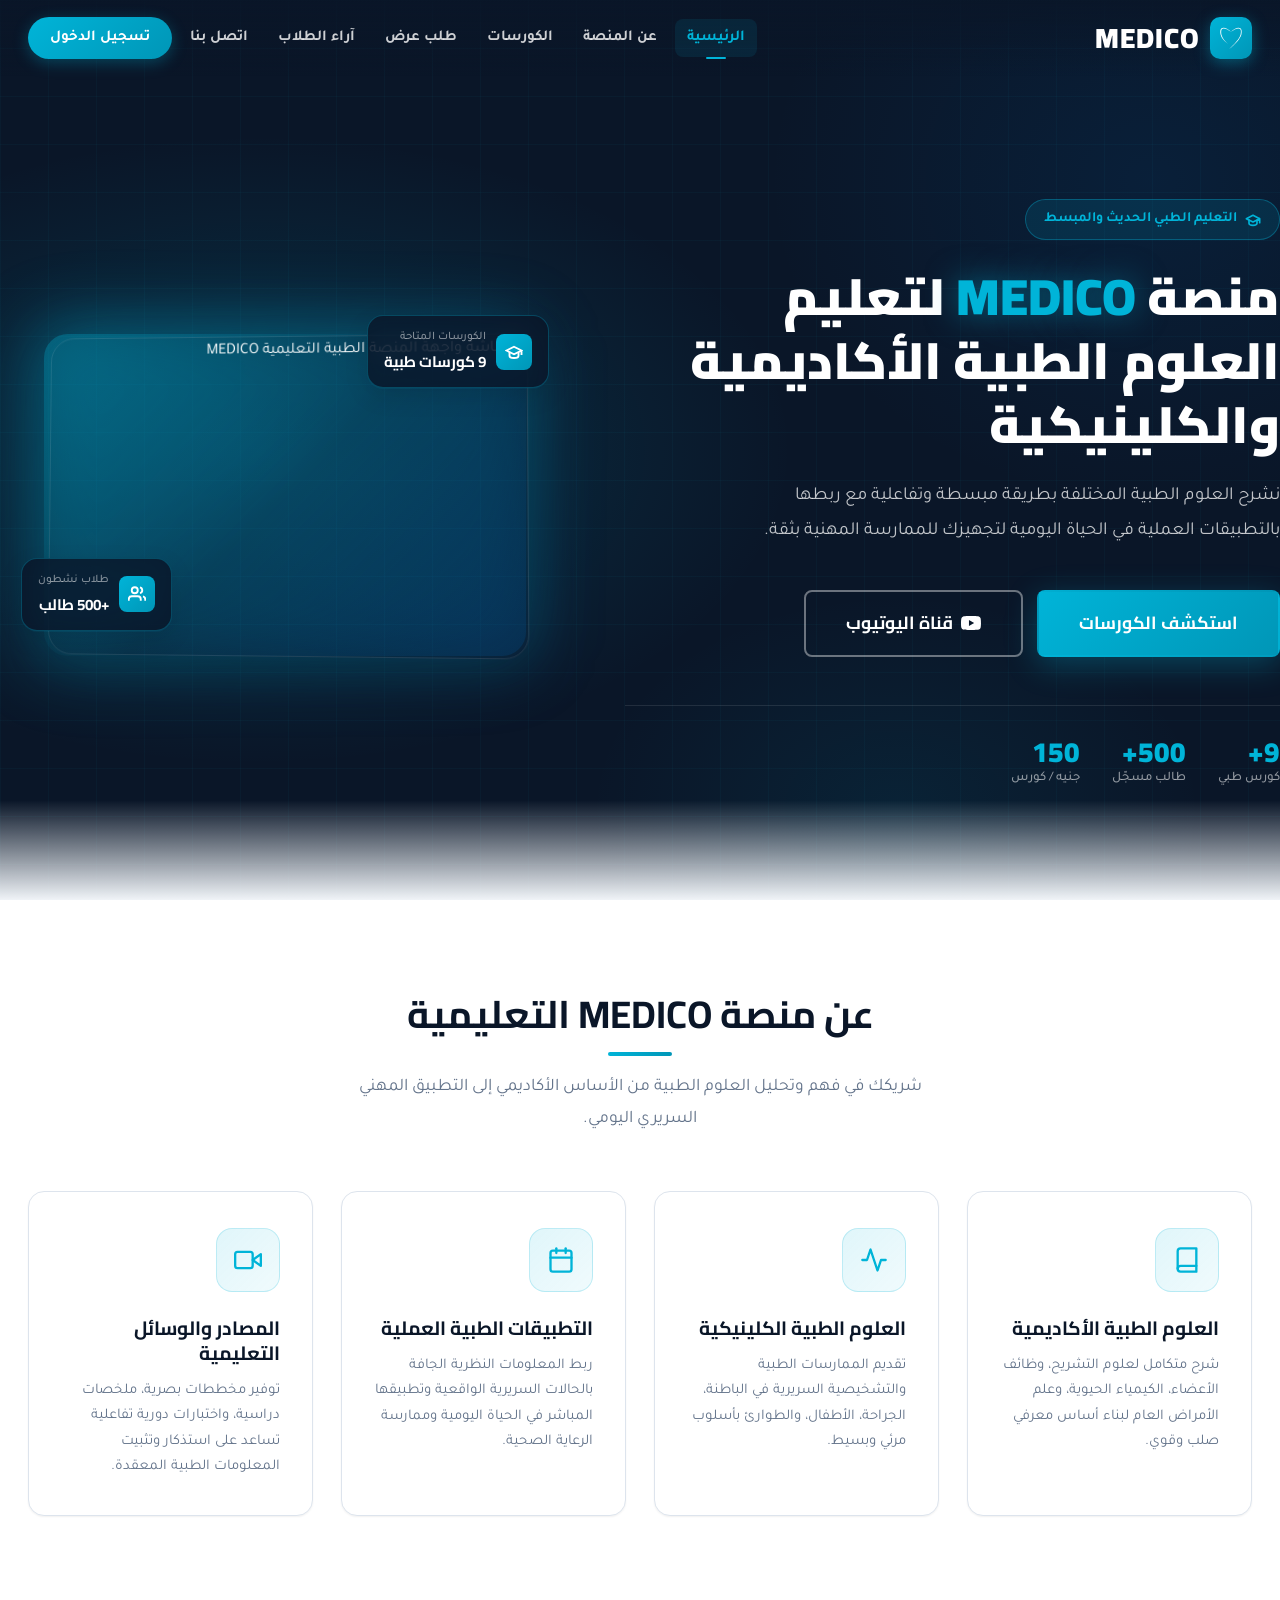
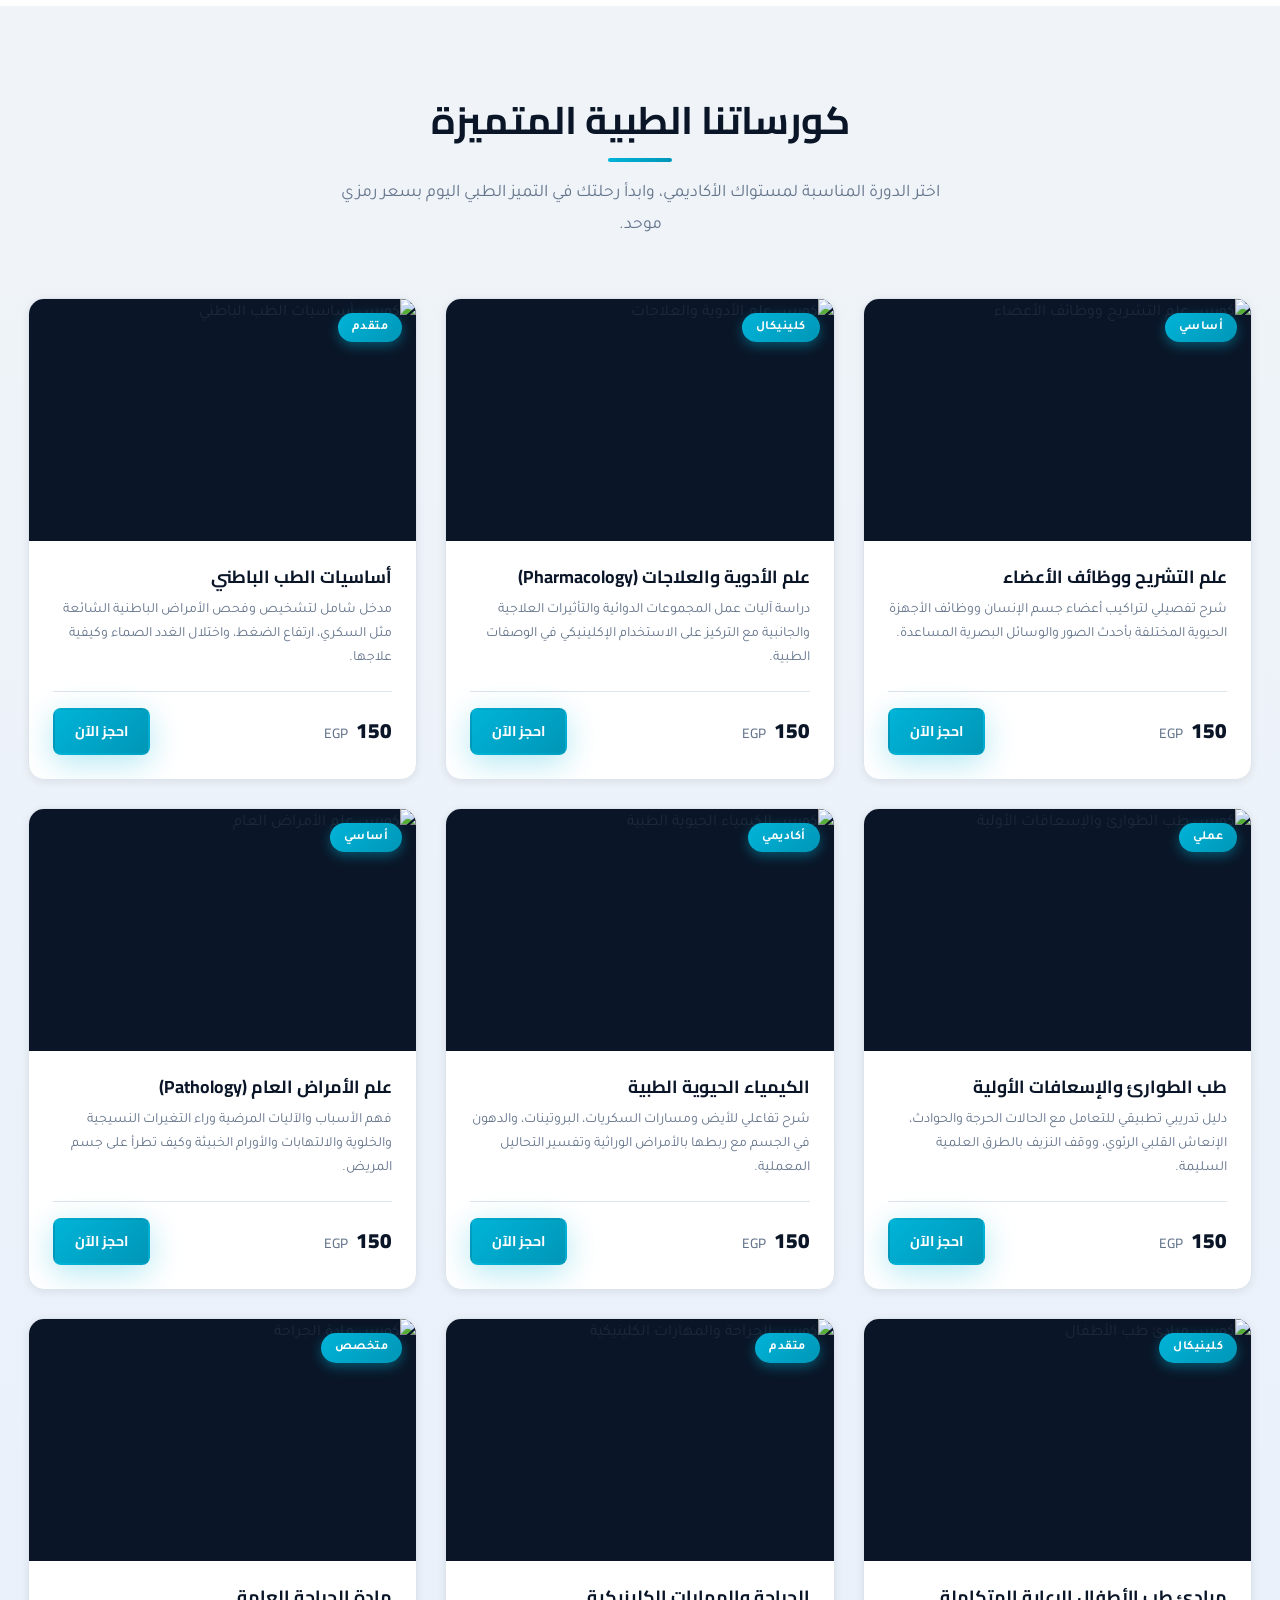
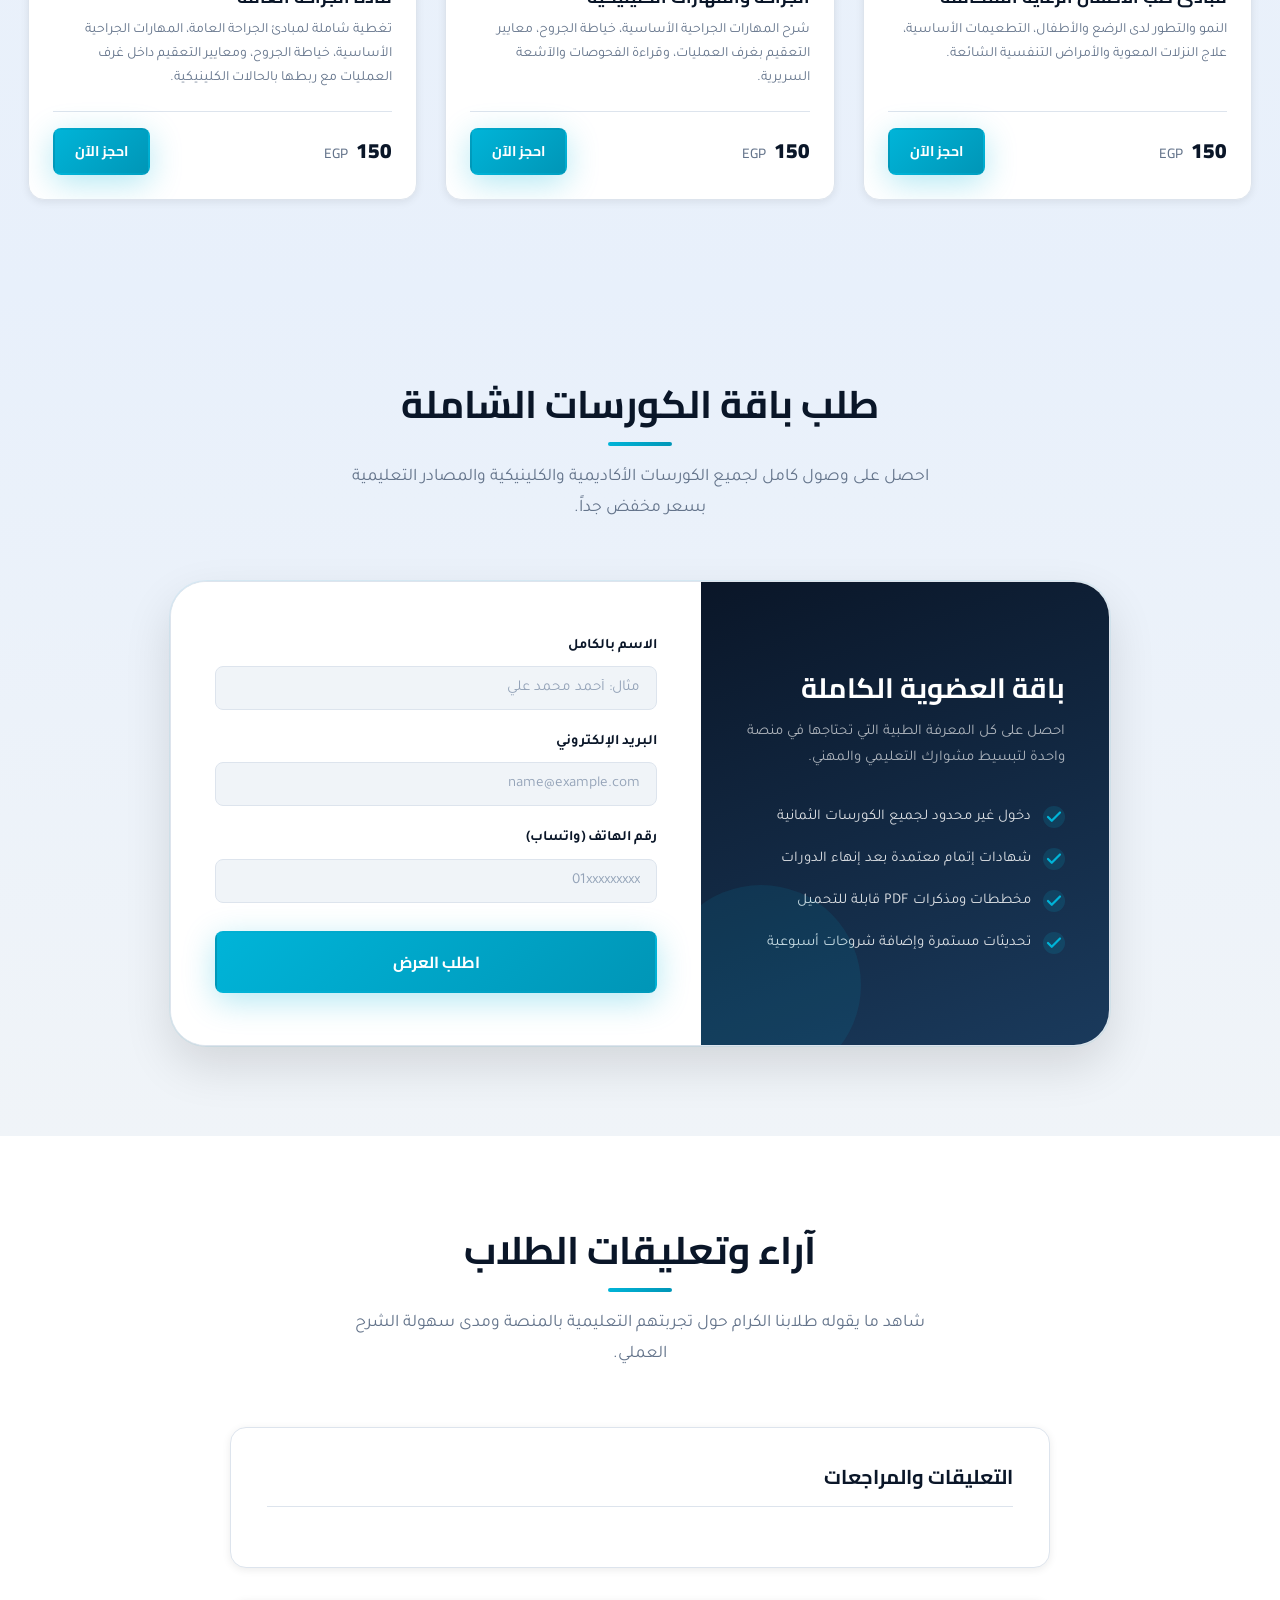
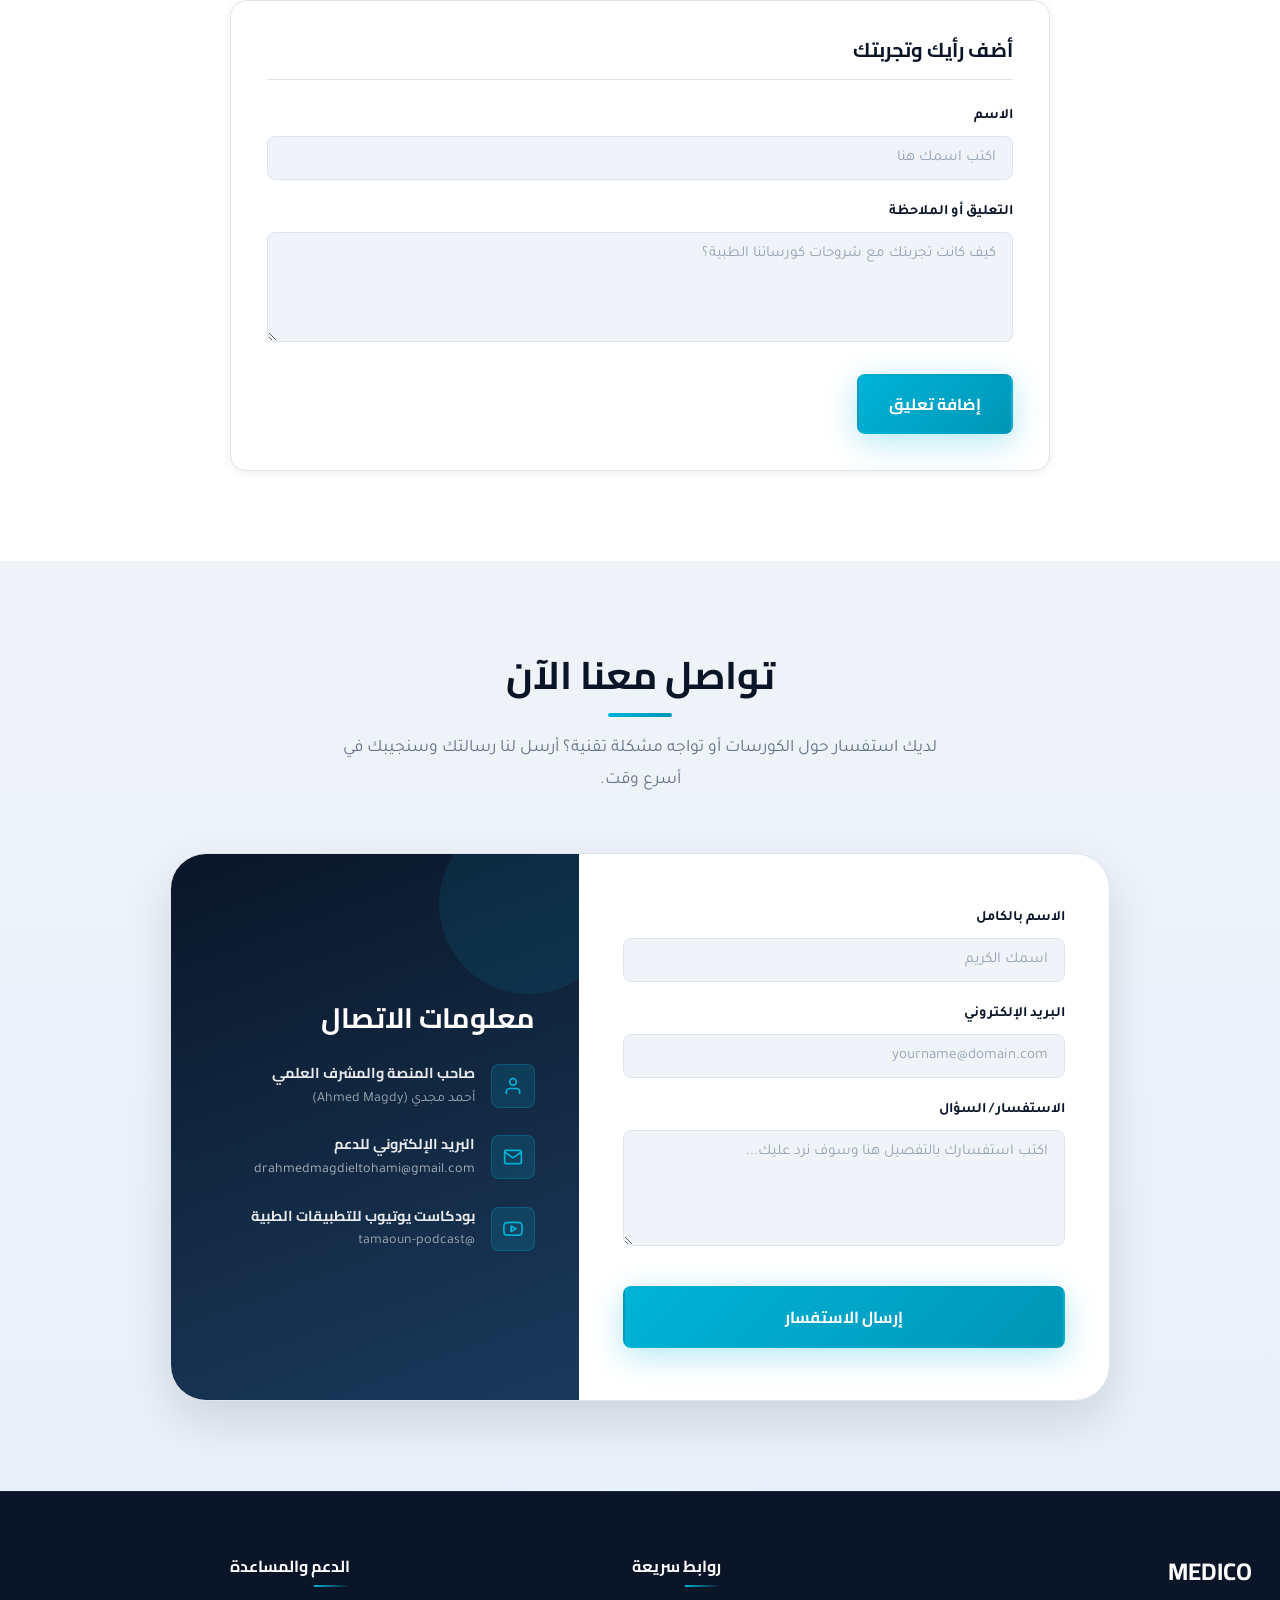
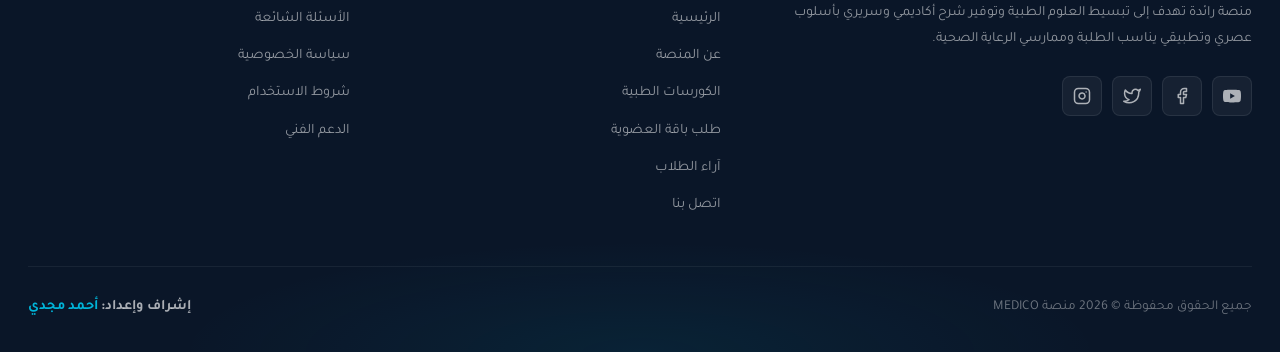
==== index.html @ 0561f6b4 "Add files via upload" ====
<!DOCTYPE html>
<html lang="ar" dir="rtl">

<head>
    <meta charset="UTF-8">
    <meta name="viewport" content="width=device-width, initial-scale=1.0">
    <meta name="description"
        content="منصة MEDICO التعليمية لشرح العلوم الطبية الأكاديمية والكلينيكية بطريقة مبسطة وتطبيقات عملية بإشراف أحمد مجدي">
    <title>MEDICO - منصة تعليمية متخصصة في شرح علوم الطب</title>

    <!-- EmailJS SDK - لإرسال الإيميلات من الـ frontend مباشرةً -->
    <script type="text/javascript" src="https://cdn.jsdelivr.net/npm/@emailjs/browser@4/dist/email.min.js"></script>

    <!-- Firebase SDK v9 compat (browser globals) -->
    <script src="https://www.gstatic.com/firebasejs/10.12.2/firebase-app-compat.js"></script>
    <script src="https://www.gstatic.com/firebasejs/10.12.2/firebase-auth-compat.js"></script>
    <script src="https://www.gstatic.com/firebasejs/10.12.2/firebase-firestore-compat.js"></script>
    <script src="https://www.gstatic.com/firebasejs/10.12.2/firebase-storage-compat.js"></script>
    <script src="firebase-db.js"></script>

    <!-- CSS Stylesheet -->
    <link rel="stylesheet" href="style.css">
</head>

<body>

    <!-- ==========================================
         HEADER & NAVIGATION
         ========================================== -->
    <header class="header" id="header">
        <div class="container nav-container">
            <!-- Professional Logo -->
            <a href="#home" class="logo" aria-label="MEDICO الصفحة الرئيسية">
                <span class="logo-icon">
                    <svg width="28" height="28" viewBox="0 0 100 100" fill="currentColor">
                        <path
                            d="M 50,28 C 42,20 32,13 23,13 C 12,13 10,24 13,38 C 16,50 25,61 40,71 C 29,62 19,50 16,38 C 14,26 15,16 23,16 C 32,16 42,22 50,28 Z" />
                        <path
                            d="M 50,28 C 58,20 68,13 77,13 C 88,13 90,24 87,38 C 82,53 66,72 42,90 C 62,72 79,54 84,38 C 87,26 86,16 77,16 C 68,16 58,22 50,28 Z" />
                    </svg>
                </span>
                <span>MEDICO</span>
            </a>

            <!-- Navigation Menu -->
            <nav class="nav-menu" id="navMenu">
                <a href="#home" class="nav-link active">الرئيسية</a>
                <a href="#about" class="nav-link">عن المنصة</a>
                <a href="#courses" class="nav-link">الكورسات</a>

                <a href="#pricing" class="nav-link">طلب عرض</a>
                <a href="#comments" class="nav-link">آراء الطلاب</a>
                <a href="#contact" class="nav-link">اتصل بنا</a>
                <a href="login.html" class="nav-link btn-login-nav" id="navLoginBtn">تسجيل الدخول</a>
                <span id="navUserGroup" style="display:none; align-items:center; gap:10px;">
                    <a href="admin.html" id="navAdminLink" class="nav-link"
                        style="display:none; color: var(--accent); font-weight:700; margin-left:10px;">لوحة التحكم</a>
                    <span id="navUserName"
                        style="color:rgba(255,255,255,0.85); font-weight:600; font-size:0.95rem;"></span>
                    <button id="navLogoutBtn" class="nav-link btn-login-nav"
                        style="background:rgba(239,68,68,0.8); cursor:pointer; border:none;">خروج</button>
                </span>
            </nav>

            <!-- Mobile Menu Toggle Hamburger -->
            <button class="mobile-toggle" id="mobileToggle" aria-label="تبديل القائمة">
                <span></span>
                <span></span>
                <span></span>
            </button>
        </div>
    </header>

    <!-- ==========================================
         HERO SECTION (HOME)
         ========================================== -->
    <section class="hero" id="home">
        <div class="container hero-grid">
            <!-- Hero Text Contents -->
            <div class="hero-content reveal">
                <div class="hero-badge">
                    <svg width="16" height="16" viewBox="0 0 24 24" fill="none" stroke="currentColor" stroke-width="2.5"
                        stroke-linecap="round" stroke-linejoin="round">
                        <path d="M22 10v6M2 10l10-5 10 5-10 5z"></path>
                        <path d="M6 12v5c0 2 2 3 6 3s6-1 6-3v-5"></path>
                    </svg>
                    <span>التعليم الطبي الحديث والمبسط</span>
                </div>
                <h1 class="hero-title">منصة <span>MEDICO</span> لتعليم العلوم الطبية الأكاديمية والكلينيكية</h1>
                <p class="hero-description">
                    نشرح العلوم الطبية المختلفة بطريقة مبسطة وتفاعلية مع ربطها بالتطبيقات العملية في الحياة اليومية
                    لتجهيزك للممارسة المهنية بثقة.
                </p>
                <div class="hero-actions">
                    <a href="#courses" class="btn btn-primary btn-large">استكشف الكورسات</a>
                    <a href="https://www.youtube.com/@tamaoun-podcast" target="_blank" rel="noopener noreferrer"
                        class="btn btn-outline-white btn-large">
                        <svg width="20" height="20" viewBox="0 0 24 24" fill="currentColor">
                            <path
                                d="M23.498 6.163a3.003 3.003 0 0 0-2.11-2.108C19.53 3.5 12 3.5 12 3.5s-7.53 0-9.388.555A3.003 3.003 0 0 0 .502 6.163C0 8.07 0 12 0 12s0 3.93.502 5.837a3.003 3.003 0 0 0 2.11 2.108C4.47 20.5 12 20.5 12 20.5s7.53 0 9.388-.555a3.003 3.003 0 0 0 2.11-2.108C24 15.93 24 12 24 12s0-3.93-.502-5.837zM9.545 15.568V8.432L15.818 12l-6.273 3.568z" />
                        </svg>
                        <span>قناة اليوتيوب</span>
                    </a>
                </div>

                <!-- Hero Stats -->
                <div class="hero-stats">
                    <div class="hero-stat">
                        <span class="hero-stat-num">9+</span>
                        <span class="hero-stat-label">كورس طبي</span>
                    </div>
                    <div class="hero-stat">
                        <span class="hero-stat-num">500+</span>
                        <span class="hero-stat-label">طالب مسجّل</span>
                    </div>
                    <div class="hero-stat">
                        <span class="hero-stat-num">150</span>
                        <span class="hero-stat-label">جنيه / كورس</span>
                    </div>
                </div>
            </div>

            <!-- Hero Image Wrapper -->
            <div class="hero-image-wrapper reveal">
                <div class="hero-img-frame">
                    <!-- Floating Badge Top -->
                    <div class="hero-float-badge hfb-top">
                        <div class="hfb-icon">
                            <svg width="18" height="18" viewBox="0 0 24 24" fill="none" stroke="currentColor"
                                stroke-width="2.5">
                                <path d="M22 10v6M2 10l10-5 10 5-10 5z" />
                                <path d="M6 12v5c0 2 2 3 6 3s6-1 6-3v-5" />
                            </svg>
                        </div>
                        <div class="hfb-text">
                            <span class="hfb-label">الكورسات المتاحة</span>
                            <span class="hfb-value">9 كورسات طبية</span>
                        </div>
                    </div>

                    <img src="assets/images/hero.png" alt="شاشة واجهة المنصة الطبية التعليمية MEDICO" class="hero-image"
                        width="600" height="400">

                    <!-- Floating Badge Bottom -->
                    <div class="hero-float-badge hfb-bottom">
                        <div class="hfb-icon">
                            <svg width="18" height="18" viewBox="0 0 24 24" fill="none" stroke="currentColor"
                                stroke-width="2.5">
                                <path d="M17 21v-2a4 4 0 0 0-4-4H5a4 4 0 0 0-4 4v2" />
                                <circle cx="9" cy="7" r="4" />
                                <path d="M23 21v-2a4 4 0 0 0-3-3.87" />
                                <path d="M16 3.13a4 4 0 0 1 0 7.75" />
                            </svg>
                        </div>
                        <div class="hfb-text">
                            <span class="hfb-label">طلاب نشطون</span>
                            <span class="hfb-value">+500 طالب</span>
                        </div>
                    </div>
                </div>
            </div>
        </div>
    </section>

    <!-- ==========================================
         ABOUT US SECTION
         ========================================== -->
    <section class="section" id="about">
        <div class="container">
            <div class="section-title-wrapper reveal">
                <h2 class="section-title">عن منصة MEDICO التعليمية</h2>
                <p class="section-subtitle">شريكك في فهم وتحليل العلوم الطبية من الأساس الأكاديمي إلى التطبيق المهني
                    السريري اليومي.</p>
            </div>

            <div class="about-grid">
                <!-- Card 1: Academic Sciences -->
                <div class="about-card reveal">
                    <div class="about-icon">
                        <svg width="28" height="28" viewBox="0 0 24 24" fill="none" stroke="currentColor"
                            stroke-width="2" stroke-linecap="round" stroke-linejoin="round">
                            <path d="M4 19.5A2.5 2.5 0 0 1 6.5 17H20"></path>
                            <path d="M6.5 2H20v20H6.5A2.5 2.5 0 0 1 4 19.5v-15A2.5 2.5 0 0 1 6.5 2z"></path>
                        </svg>
                    </div>
                    <h3 class="about-card-title">العلوم الطبية الأكاديمية</h3>
                    <p class="about-card-desc">شرح متكامل لعلوم التشريح، وظائف الأعضاء، الكيمياء الحيوية، وعلم الأمراض
                        العام لبناء أساس معرفي صلب وقوي.</p>
                </div>

                <!-- Card 2: Clinical Sciences -->
                <div class="about-card reveal">
                    <div class="about-icon">
                        <svg width="28" height="28" viewBox="0 0 24 24" fill="none" stroke="currentColor"
                            stroke-width="2" stroke-linecap="round" stroke-linejoin="round">
                            <path d="M22 12h-4l-3 9L9 3l-3 9H2"></path>
                        </svg>
                    </div>
                    <h3 class="about-card-title">العلوم الطبية الكلينيكية</h3>
                    <p class="about-card-desc">تقديم الممارسات الطبية والتشخيصية السريرية في الباطنة، الجراحة، الأطفال،
                        والطوارئ بأسلوب مرئي وبسيط.</p>
                </div>

                <!-- Card 3: Practical Applications -->
                <div class="about-card reveal">
                    <div class="about-icon">
                        <svg width="28" height="28" viewBox="0 0 24 24" fill="none" stroke="currentColor"
                            stroke-width="2" stroke-linecap="round" stroke-linejoin="round">
                            <rect x="3" y="4" width="18" height="18" rx="2" ry="2"></rect>
                            <line x1="16" y1="2" x2="16" y2="6"></line>
                            <line x1="8" y1="2" x2="8" y2="6"></line>
                            <line x1="3" y1="10" x2="21" y2="10"></line>
                        </svg>
                    </div>
                    <h3 class="about-card-title">التطبيقات الطبية العملية</h3>
                    <p class="about-card-desc">ربط المعلومات النظرية الجافة بالحالات السريرية الواقعية وتطبيقها المباشر
                        في الحياة اليومية وممارسة الرعاية الصحية.</p>
                </div>

                <!-- Card 4: Learning Resources -->
                <div class="about-card reveal">
                    <div class="about-icon">
                        <svg width="28" height="28" viewBox="0 0 24 24" fill="none" stroke="currentColor"
                            stroke-width="2" stroke-linecap="round" stroke-linejoin="round">
                            <polygon points="23 7 16 12 23 17 23 7"></polygon>
                            <rect x="1" y="5" width="15" height="14" rx="2" ry="2"></rect>
                        </svg>
                    </div>
                    <h3 class="about-card-title">المصادر والوسائل التعليمية</h3>
                    <p class="about-card-desc">توفير مخططات بصرية، ملخصات دراسية، واختبارات دورية تفاعلية تساعد على
                        استذكار وتثبيت المعلومات الطبية المعقدة.</p>
                </div>
            </div>
        </div>
    </section>

    <!-- ==========================================
         COURSES SECTION
         ========================================== -->
    <section class="section courses-section" id="courses">
        <div class="container">
            <div class="section-title-wrapper reveal">
                <h2 class="section-title">كورساتنا الطبية المتميزة</h2>
                <p class="section-subtitle">اختر الدورة المناسبة لمستواك الأكاديمي، وابدأ رحلتك في التميز الطبي اليوم
                    بسعر رمزي موحد.</p>
            </div>

            <div class="courses-grid">
                <!-- Course 1 -->
                <div class="course-card reveal" data-course-id="anatomy">
                    <a href="course.html?id=anatomy" class="course-img-wrapper" aria-label="عرض كورس علم التشريح ووظائف الأعضاء">
                        <img src="assets/images/course_anatomy.png" alt="كورس علم التشريح ووظائف الأعضاء"
                            class="course-img" width="350" height="260">
                        <span class="course-badge">أساسي</span>
                    </a>
                    <div class="course-content">
                        <h3 class="course-title"><a href="course.html?id=anatomy">علم التشريح ووظائف الأعضاء</a></h3>
                        <p class="course-desc">شرح تفصيلي لتراكيب أعضاء جسم الإنسان ووظائف الأجهزة الحيوية المختلفة
                            بأحدث الصور والوسائل البصرية المساعدة.</p>
                        <div class="course-footer">
                            <span class="course-price">150 <span>EGP</span></span>
                            <a href="course.html?id=anatomy" class="btn btn-primary btn-book" data-course-id="anatomy">احجز الآن</a>
                        </div>
                    </div>
                </div>

                <!-- Course 2 -->
                <div class="course-card reveal" data-course-id="pharmacology">
                    <a href="course.html?id=pharmacology" class="course-img-wrapper" aria-label="عرض كورس علم الأدوية والعلاجات">
                        <img src="assets/images/course_pharmacology.png" alt="كورس علم الأدوية والعلاجات"
                            class="course-img" width="350" height="260">
                        <span class="course-badge">كلينيكال</span>
                    </a>
                    <div class="course-content">
                        <h3 class="course-title"><a href="course.html?id=pharmacology">علم الأدوية والعلاجات (Pharmacology)</a></h3>
                        <p class="course-desc">دراسة آليات عمل المجموعات الدوائية والتأثيرات العلاجية والجانبية مع
                            التركيز على الاستخدام الإكلينيكي في الوصفات الطبية.</p>
                        <div class="course-footer">
                            <span class="course-price">150 <span>EGP</span></span>
                            <a href="course.html?id=pharmacology" class="btn btn-primary btn-book" data-course-id="pharmacology">احجز الآن</a>
                        </div>
                    </div>
                </div>

                <!-- Course 3 -->
                <div class="course-card reveal" data-course-id="internal-medicine">
                    <a href="course.html?id=internal-medicine" class="course-img-wrapper" aria-label="عرض كورس أساسيات الطب الباطني">
                        <img src="assets/images/course_internal_medicine.png" alt="كورس أساسيات الطب الباطني"
                            class="course-img" width="350" height="260">
                        <span class="course-badge">متقدم</span>
                    </a>
                    <div class="course-content">
                        <h3 class="course-title"><a href="course.html?id=internal-medicine">أساسيات الطب الباطني</a></h3>
                        <p class="course-desc">مدخل شامل لتشخيص وفحص الأمراض الباطنية الشائعة مثل السكري، ارتفاع الضغط،
                            واختلال الغدد الصماء وكيفية علاجها.</p>
                        <div class="course-footer">
                            <span class="course-price">150 <span>EGP</span></span>
                            <a href="course.html?id=internal-medicine" class="btn btn-primary btn-book" data-course-id="internal-medicine">احجز الآن</a>
                        </div>
                    </div>
                </div>

                <!-- Course 4 -->
                <div class="course-card reveal" data-course-id="emergency">
                    <a href="course.html?id=emergency" class="course-img-wrapper" aria-label="عرض كورس طب الطوارئ والإسعافات الأولية">
                        <img src="assets/images/course_emergency.png" alt="كورس طب الطوارئ والإسعافات الأولية"
                            class="course-img" width="350" height="260">
                        <span class="course-badge">عملي</span>
                    </a>
                    <div class="course-content">
                        <h3 class="course-title"><a href="course.html?id=emergency">طب الطوارئ والإسعافات الأولية</a></h3>
                        <p class="course-desc">دليل تدريبي تطبيقي للتعامل مع الحالات الحرجة والحوادث، الإنعاش القلبي
                            الرئوي، ووقف النزيف بالطرق العلمية السليمة.</p>
                        <div class="course-footer">
                            <span class="course-price">150 <span>EGP</span></span>
                            <a href="course.html?id=emergency" class="btn btn-primary btn-book" data-course-id="emergency">احجز الآن</a>
                        </div>
                    </div>
                </div>

                <!-- Course 5 -->
                <div class="course-card reveal" data-course-id="biochemistry">
                    <a href="course.html?id=biochemistry" class="course-img-wrapper" aria-label="عرض كورس الكيمياء الحيوية الطبية">
                        <img src="assets/images/course_biochemistry.png" alt="كورس الكيمياء الحيوية الطبية"
                            class="course-img" width="350" height="260">
                        <span class="course-badge">أكاديمي</span>
                    </a>
                    <div class="course-content">
                        <h3 class="course-title"><a href="course.html?id=biochemistry">الكيمياء الحيوية الطبية</a></h3>
                        <p class="course-desc">شرح تفاعلي للأيض ومسارات السكريات، البروتينات، والدهون في الجسم مع ربطها
                            بالأمراض الوراثية وتفسير التحاليل المعملية.</p>
                        <div class="course-footer">
                            <span class="course-price">150 <span>EGP</span></span>
                            <a href="course.html?id=biochemistry" class="btn btn-primary btn-book" data-course-id="biochemistry">احجز الآن</a>
                        </div>
                    </div>
                </div>

                <!-- Course 6 -->
                <div class="course-card reveal" data-course-id="pathology">
                    <a href="course.html?id=pathology" class="course-img-wrapper" aria-label="عرض كورس علم الأمراض العام">
                        <img src="assets/images/course_pathology.png" alt="كورس علم الأمراض العام" class="course-img"
                            width="350" height="260">
                        <span class="course-badge">أساسي</span>
                    </a>
                    <div class="course-content">
                        <h3 class="course-title"><a href="course.html?id=pathology">علم الأمراض العام (Pathology)</a></h3>
                        <p class="course-desc">فهم الأسباب والآليات المرضية وراء التغيرات النسيجية والخلوية والالتهابات
                            والأورام الخبيثة وكيف تطرأ على جسم المريض.</p>
                        <div class="course-footer">
                            <span class="course-price">150 <span>EGP</span></span>
                            <a href="course.html?id=pathology" class="btn btn-primary btn-book" data-course-id="pathology">احجز الآن</a>
                        </div>
                    </div>
                </div>

                <!-- Course 7 -->
                <div class="course-card reveal" data-course-id="pediatrics">
                    <a href="course.html?id=pediatrics" class="course-img-wrapper" aria-label="عرض كورس مبادئ طب الأطفال الرعاية المتكاملة">
                        <img src="assets/images/course_pediatrics.svg" alt="كورس مبادئ طب الأطفال" class="course-img"
                            onerror="this.onerror=null;this.src='assets/images/course_general.png'" width="350"
                            height="260">
                        <span class="course-badge">كلينيكال</span>
                    </a>
                    <div class="course-content">
                        <h3 class="course-title"><a href="course.html?id=pediatrics">مبادئ طب الأطفال الرعاية المتكاملة</a></h3>
                        <p class="course-desc">النمو والتطور لدى الرضع والأطفال، التطعيمات الأساسية، علاج النزلات
                            المعوية والأمراض التنفسية الشائعة.</p>
                        <div class="course-footer">
                            <span class="course-price">150 <span>EGP</span></span>
                            <a href="course.html?id=pediatrics" class="btn btn-primary btn-book" data-course-id="pediatrics">احجز الآن</a>
                        </div>
                    </div>
                </div>

                <!-- Course 8 -->
                <div class="course-card reveal" data-course-id="surgery-skills">
                    <a href="course.html?id=surgery-skills" class="course-img-wrapper" aria-label="عرض كورس الجراحة والمهارات الكلينيكية">
                        <img src="assets/images/course_surgery_skills.svg" alt="كورس الجراحة والمهارات الكلينيكية"
                            onerror="this.onerror=null;this.src='assets/images/course_general.png'" class="course-img"
                            width="350" height="260">
                        <span class="course-badge">متقدم</span>
                    </a>
                    <div class="course-content">
                        <h3 class="course-title"><a href="course.html?id=surgery-skills">الجراحة والمهارات الكلينيكية</a></h3>
                        <p class="course-desc">شرح المهارات الجراحية الأساسية، خياطة الجروح، معايير التعقيم بغرف
                            العمليات، وقراءة الفحوصات والآشعة السريرية.</p>
                        <div class="course-footer">
                            <span class="course-price">150 <span>EGP</span></span>
                            <a href="course.html?id=surgery-skills" class="btn btn-primary btn-book" data-course-id="surgery-skills">احجز الآن</a>
                        </div>
                    </div>
                </div>

                <!-- Course 9 - Surgery -->
                <div class="course-card reveal" data-course-id="general-surgery">
                    <a href="course.html?id=general-surgery" class="course-img-wrapper" aria-label="عرض كورس مادة الجراحة العامة">
                        <img src="assets/images/course_general_surgery.svg" alt="كورس مادة الجراحة"
                            onerror="this.onerror=null;this.src='assets/images/course_general.png'" class="course-img"
                            width="350" height="260">
                        <span class="course-badge">متخصص</span>
                    </a>
                    <div class="course-content">
                        <h3 class="course-title"><a href="course.html?id=general-surgery">مادة الجراحة العامة</a></h3>
                        <p class="course-desc">تغطية شاملة لمبادئ الجراحة العامة، المهارات الجراحية الأساسية، خياطة
                            الجروح، ومعايير التعقيم داخل غرف العمليات مع ربطها بالحالات الكلينيكية.</p>
                        <div class="course-footer">
                            <span class="course-price">150 <span>EGP</span></span>
                            <a href="course.html?id=general-surgery" class="btn btn-primary btn-book" data-course-id="general-surgery">احجز الآن</a>
                        </div>
                    </div>
                </div>
            </div>
        </div>
    </section>


    <!-- ==========================================
         PAYMENT PAGE MODAL
         ========================================== -->
    <div class="modal-overlay" id="paymentModal" role="dialog" aria-modal="true" aria-labelledby="paymentModalTitle">
        <div class="modal-card payment-modal-card">
            <div class="modal-header payment-modal-header">
                <div class="payment-header-content">
                    <svg width="22" height="22" viewBox="0 0 24 24" fill="none" stroke="currentColor" stroke-width="2.5"
                        stroke-linecap="round" stroke-linejoin="round">
                        <rect x="1" y="4" width="22" height="16" rx="2" ry="2"></rect>
                        <line x1="1" y1="10" x2="23" y2="10"></line>
                    </svg>
                    <h3 id="paymentModalTitle">إتمام عملية الدفع</h3>
                </div>
                <button class="modal-close" id="closePaymentModal" aria-label="إغلاق">&times;</button>
            </div>
            <div class="payment-modal-body">

                <!-- Step Indicator -->
                <div class="payment-steps">
                    <div class="payment-step active" id="stepPayInfo">
                        <span class="step-num">1</span>
                        <span class="step-label">بيانات الدفع</span>
                    </div>
                    <div class="payment-step-line"></div>
                    <div class="payment-step" id="stepConfirm">
                        <span class="step-num">2</span>
                        <span class="step-label">تأكيد الحجز</span>
                    </div>
                </div>

                <!-- Course Summary -->
                <div class="payment-course-summary" id="paymentCourseSummary">
                    <div class="pcs-icon">
                        <svg width="20" height="20" viewBox="0 0 24 24" fill="none" stroke="currentColor"
                            stroke-width="2.5">
                            <path d="M12 22s8-4 8-10V5l-8-3-8 3v7c0 6 8 10 8 10z" />
                        </svg>
                    </div>
                    <div class="pcs-info">
                        <span class="pcs-label">الكورس المحجوز</span>
                        <strong id="paymentCourseName">اسم الكورس</strong>
                    </div>
                    <div class="pcs-price">
                        <span id="paymentCoursePrice">200</span> EGP
                    </div>
                </div>

                <!-- Payment Form View -->
                <div id="paymentFormView">
                    <!-- Payment Methods -->
                    <div class="payment-methods-section">
                        <h4 class="payment-section-title">اختر طريقة الدفع</h4>
                        <div class="payment-methods-grid">
                            <label class="payment-method-card selected" for="pm-vodafone">
                                <input type="radio" name="payment_method" id="pm-vodafone" value="vodafone" checked>
                                <div class="pm-icon vodafone-icon">
                                    <svg width="24" height="24" viewBox="0 0 24 24" fill="none" stroke="currentColor"
                                        stroke-width="2">
                                        <path
                                            d="M22 16.92v3a2 2 0 0 1-2.18 2 19.79 19.79 0 0 1-8.63-3.07A19.5 19.5 0 0 1 4.69 13 19.79 19.79 0 0 1 1.61 4.37 2 2 0 0 1 3.6 2.18h3a2 2 0 0 1 2 1.72 12.84 12.84 0 0 0 .7 2.81 2 2 0 0 1-.45 2.11L7.91 9a16 16 0 0 0 6 6l.92-.92a2 2 0 0 1 2.11-.45 12.84 12.84 0 0 0 2.81.7A2 2 0 0 1 22 16.92z" />
                                    </svg>
                                </div>
                                <span>فودافون كاش</span>
                            </label>
                            <label class="payment-method-card" for="pm-instapay">
                                <input type="radio" name="payment_method" id="pm-instapay" value="instapay">
                                <div class="pm-icon instapay-icon">
                                    <svg width="24" height="24" viewBox="0 0 24 24" fill="none" stroke="currentColor"
                                        stroke-width="2">
                                        <rect x="1" y="4" width="22" height="16" rx="2" ry="2" />
                                        <line x1="1" y1="10" x2="23" y2="10" />
                                    </svg>
                                </div>
                                <span>إنستاباي</span>
                            </label>
                            <label class="payment-method-card" for="pm-bank">
                                <input type="radio" name="payment_method" id="pm-bank" value="bank">
                                <div class="pm-icon bank-icon">
                                    <svg width="24" height="24" viewBox="0 0 24 24" fill="none" stroke="currentColor"
                                        stroke-width="2">
                                        <line x1="3" y1="22" x2="21" y2="22" />
                                        <line x1="6" y1="18" x2="6" y2="11" />
                                        <line x1="10" y1="18" x2="10" y2="11" />
                                        <line x1="14" y1="18" x2="14" y2="11" />
                                        <line x1="18" y1="18" x2="18" y2="11" />
                                        <polygon points="12 2 20 7 4 7" />
                                    </svg>
                                </div>
                                <span>تحويل بنكي</span>
                            </label>
                        </div>
                    </div>

                    <!-- Payment Details Display -->
                    <div class="payment-details-box" id="paymentDetailsBox">
                        <h4 class="payment-section-title">بيانات الدفع</h4>
                        <div id="vodafoneDetails" class="payment-detail-content active">
                            <div class="payment-info-row">
                                <span class="pi-label">رقم فودافون كاش</span>
                                <div class="pi-value-wrap">
                                    <span class="pi-value">01012345678</span>
                                    <button class="copy-btn" data-copy="01012345678" title="نسخ">
                                        <svg width="14" height="14" viewBox="0 0 24 24" fill="none"
                                            stroke="currentColor" stroke-width="2">
                                            <rect x="9" y="9" width="13" height="13" rx="2" />
                                            <path d="M5 15H4a2 2 0 0 1-2-2V4a2 2 0 0 1 2-2h9a2 2 0 0 1 2 2v1" />
                                        </svg>
                                    </button>
                                </div>
                            </div>
                            <div class="payment-info-row">
                                <span class="pi-label">اسم صاحب المحفظة</span>
                                <span class="pi-value">أحمد مجدي</span>
                            </div>
                            <div class="payment-notice">
                                <svg width="16" height="16" viewBox="0 0 24 24" fill="none" stroke="currentColor"
                                    stroke-width="2">
                                    <circle cx="12" cy="12" r="10" />
                                    <line x1="12" y1="8" x2="12" y2="12" />
                                    <line x1="12" y1="16" x2="12.01" y2="16" />
                                </svg>
                                <span>بعد الدفع، أرسل لقطة شاشة التحويل عبر الواتساب للتفعيل الفوري.</span>
                            </div>
                        </div>
                        <div id="instapayDetails" class="payment-detail-content">
                            <div class="payment-info-row">
                                <span class="pi-label">معرّف إنستاباي</span>
                                <div class="pi-value-wrap">
                                    <span class="pi-value">AhmedMagdi@instapay</span>
                                    <button class="copy-btn" data-copy="AhmedMagdi@instapay" title="نسخ">
                                        <svg width="14" height="14" viewBox="0 0 24 24" fill="none"
                                            stroke="currentColor" stroke-width="2">
                                            <rect x="9" y="9" width="13" height="13" rx="2" />
                                            <path d="M5 15H4a2 2 0 0 1-2-2V4a2 2 0 0 1 2-2h9a2 2 0 0 1 2 2v1" />
                                        </svg>
                                    </button>
                                </div>
                            </div>
                            <div class="payment-notice">
                                <svg width="16" height="16" viewBox="0 0 24 24" fill="none" stroke="currentColor"
                                    stroke-width="2">
                                    <circle cx="12" cy="12" r="10" />
                                    <line x1="12" y1="8" x2="12" y2="12" />
                                    <line x1="12" y1="16" x2="12.01" y2="16" />
                                </svg>
                                <span>حوّل المبلغ عبر إنستاباي ثم أرسل إيصال التحويل عبر الواتساب.</span>
                            </div>
                        </div>
                        <div id="bankDetails" class="payment-detail-content">
                            <div class="payment-info-row">
                                <span class="pi-label">اسم البنك</span>
                                <span class="pi-value">بنك مصر</span>
                            </div>
                            <div class="payment-info-row">
                                <span class="pi-label">رقم الحساب</span>
                                <div class="pi-value-wrap">
                                    <span class="pi-value">1234567890123456</span>
                                    <button class="copy-btn" data-copy="1234567890123456" title="نسخ">
                                        <svg width="14" height="14" viewBox="0 0 24 24" fill="none"
                                            stroke="currentColor" stroke-width="2">
                                            <rect x="9" y="9" width="13" height="13" rx="2" />
                                            <path d="M5 15H4a2 2 0 0 1-2-2V4a2 2 0 0 1 2-2h9a2 2 0 0 1 2 2v1" />
                                        </svg>
                                    </button>
                                </div>
                            </div>
                            <div class="payment-info-row">
                                <span class="pi-label">اسم صاحب الحساب</span>
                                <span class="pi-value">أحمد مجدي الطحاوي</span>
                            </div>
                        </div>
                    </div>

                    <!-- Student Info Form -->
                    <div class="payment-student-form">
                        <h4 class="payment-section-title">بياناتك الشخصية</h4>
                        <form id="paymentStudentForm" novalidate>
                            <input type="hidden" id="paymentCourseHidden" value="">
                            <input type="hidden" id="paymentPriceHidden" value="">
                            <div class="form-group">
                                <label for="payStudentName" class="form-label">الاسم بالكامل</label>
                                <input type="text" id="payStudentName" class="form-input"
                                    placeholder="اكتب اسمك الثلاثي">
                                <span class="form-error">الرجاء إدخال اسمك الكريم (3 أحرف على الأقل).</span>
                            </div>
                            <div class="form-group">
                                <label for="payStudentPhone" class="form-label">رقم الواتساب</label>
                                <input type="tel" id="payStudentPhone" class="form-input" placeholder="01xxxxxxxxx">
                                <span class="form-error">الرجاء إدخال رقم هاتف مصري صحيح.</span>
                            </div>
                            <div class="form-group">
                                <label for="payReceiptFile" class="form-label">تحميل صورة إيصال التحويل (إثبات
                                    الدفع)</label>
                                <input type="file" id="payReceiptFile" class="form-input" accept="image/*"
                                    style="padding: 8px;">
                                <span class="form-error">الرجاء تحميل إيصال الدفع.</span>
                                <small style="display:block; margin-top:6px; color:rgba(255,255,255,0.5);">يمكنك تصوير
                                    شاشة التحويل (Screenshot) ورفعها هنا.</small>
                            </div>
                            <button type="submit" id="payConfirmBtn" class="btn btn-primary btn-form">
                                <svg width="18" height="18" viewBox="0 0 24 24" fill="none" stroke="currentColor"
                                    stroke-width="2.5">
                                    <polyline points="20 6 9 17 4 12" />
                                </svg>
                                تأكيد الدفع والحجز
                            </button>
                        </form>
                    </div>
                </div>

                <!-- Payment Success View -->
                <div id="paymentSuccessView" style="display:none;">
                    <div class="payment-success-animation">
                        <div class="success-ripple"></div>
                        <div class="success-check-icon">
                            <svg width="40" height="40" viewBox="0 0 24 24" fill="none" stroke="currentColor"
                                stroke-width="3">
                                <polyline points="20 6 9 17 4 12" />
                            </svg>
                        </div>
                    </div>
                    <h3 class="pay-success-title">تم تأكيد حجزك بنجاح! 🎉</h3>
                    <p class="pay-success-desc">شكراً لك! تم استلام بيانات حجزك. سيقوم فريق MEDICO بالتواصل معك خلال
                        ساعات لتفعيل الكورس وإرسال رابط الوصول.</p>
                    <button class="btn btn-primary" id="goToVideosBtn">
                        <svg width="18" height="18" viewBox="0 0 24 24" fill="none" stroke="currentColor"
                            stroke-width="2.5">
                            <polygon points="23 7 16 12 23 17 23 7" />
                            <rect x="1" y="5" width="15" height="14" rx="2" />
                        </svg>
                        عرض الكورس والفيديوهات
                    </button>
                </div>
            </div>
        </div>
    </div>

    <!-- ==========================================
         VIDEOS PAGE MODAL
         ========================================== -->
    <div class="modal-overlay" id="videosModal" role="dialog" aria-modal="true" aria-labelledby="videosModalTitle">
        <div class="modal-card videos-modal-card">
            <div class="modal-header videos-modal-header">
                <div class="videos-header-left">
                    <h3 id="videosModalTitle">فيديوهات الكورس</h3>
                    <span id="videosCourseName" class="videos-course-tag">مبادئ الجراحة العامة</span>
                </div>
                <button class="modal-close" id="closeVideosModal" aria-label="إغلاق">&times;</button>
            </div>
            <div class="videos-modal-body">
                <!-- Video Player Area -->
                <div class="video-player-area" id="videoPlayerArea">
                    <div class="video-player-placeholder" id="videoPlayerPlaceholder">
                        <div class="vp-play-btn" id="vpPlayBtn">
                            <svg width="40" height="40" viewBox="0 0 24 24" fill="currentColor">
                                <polygon points="5 3 19 12 5 21 5 3" />
                            </svg>
                        </div>
                        <div class="vp-info">
                            <h4 id="vpCurrentTitle">اختر فيديو من القائمة</h4>
                            <p id="vpCurrentDesc">اضغط على أي فيديو من القائمة على اليسار لبدء المشاهدة</p>
                        </div>
                    </div>
                    <div class="video-locked-notice" id="videoLockedNotice" style="display:none;">
                        <svg width="48" height="48" viewBox="0 0 24 24" fill="none" stroke="currentColor"
                            stroke-width="1.5">
                            <rect x="3" y="11" width="18" height="11" rx="2" ry="2" />
                            <path d="M7 11V7a5 5 0 0 1 10 0v4" />
                        </svg>
                        <h4>هذا الفيديو مقفل</h4>
                        <p>أكمل إجراءات الدفع للوصول لجميع الفيديوهات</p>
                    </div>
                </div>

                <!-- Video List Sidebar -->
                <div class="videos-sidebar" id="videosSidebar">
                    <div class="videos-sidebar-header">
                        <h4>محتوى الكورس</h4>
                        <span class="videos-count" id="videosCount">0 فيديو</span>
                    </div>
                    <div class="videos-list" id="videosList">
                        <!-- Dynamic video items -->
                    </div>
                </div>
            </div>
        </div>
    </div>

    <!-- ==========================================
         PRICING / PACKAGE SECTION
         ========================================== -->
    <section class="section" id="pricing">
        <div class="container">
            <div class="section-title-wrapper reveal">
                <h2 class="section-title">طلب باقة الكورسات الشاملة</h2>
                <p class="section-subtitle">احصل على وصول كامل لجميع الكورسات الأكاديمية والكلينيكية والمصادر التعليمية
                    بسعر مخفض جداً.</p>
            </div>

            <div class="pricing-wrapper reveal">
                <!-- Info Section -->
                <div class="pricing-info">
                    <h3>باقة العضوية الكاملة</h3>
                    <p>احصل على كل المعرفة الطبية التي تحتاجها في منصة واحدة لتبسيط مشوارك التعليمي والمهني.</p>

                    <div class="pricing-benefit-list">
                        <div class="pricing-benefit-item">
                            <svg width="20" height="20" viewBox="0 0 24 24" fill="none" stroke="currentColor"
                                stroke-width="3" stroke-linecap="round" stroke-linejoin="round">
                                <polyline points="20 6 9 17 4 12"></polyline>
                            </svg>
                            <span>دخول غير محدود لجميع الكورسات الثمانية</span>
                        </div>
                        <div class="pricing-benefit-item">
                            <svg width="20" height="20" viewBox="0 0 24 24" fill="none" stroke="currentColor"
                                stroke-width="3" stroke-linecap="round" stroke-linejoin="round">
                                <polyline points="20 6 9 17 4 12"></polyline>
                            </svg>
                            <span>شهادات إتمام معتمدة بعد إنهاء الدورات</span>
                        </div>
                        <div class="pricing-benefit-item">
                            <svg width="20" height="20" viewBox="0 0 24 24" fill="none" stroke="currentColor"
                                stroke-width="3" stroke-linecap="round" stroke-linejoin="round">
                                <polyline points="20 6 9 17 4 12"></polyline>
                            </svg>
                            <span>مخططات ومذكرات PDF قابلة للتحميل</span>
                        </div>
                        <div class="pricing-benefit-item">
                            <svg width="20" height="20" viewBox="0 0 24 24" fill="none" stroke="currentColor"
                                stroke-width="3" stroke-linecap="round" stroke-linejoin="round">
                                <polyline points="20 6 9 17 4 12"></polyline>
                            </svg>
                            <span>تحديثات مستمرة وإضافة شروحات أسبوعية</span>
                        </div>
                    </div>
                </div>

                <!-- Form Section -->
                <div class="pricing-form-container">
                    <form id="pricingForm" novalidate>
                        <div class="form-group">
                            <label for="pricingName" class="form-label">الاسم بالكامل</label>
                            <input type="text" id="pricingName" class="form-input" placeholder="مثال: أحمد محمد علي">
                            <span class="form-error">الرجاء إدخال الاسم كاملاً.</span>
                        </div>

                        <div class="form-group">
                            <label for="pricingEmail" class="form-label">البريد الإلكتروني</label>
                            <input type="email" id="pricingEmail" class="form-input" placeholder="name@example.com">
                            <span class="form-error">الرجاء إدخال بريد إلكتروني صحيح.</span>
                        </div>

                        <div class="form-group">
                            <label for="pricingPhone" class="form-label">رقم الهاتف (واتساب)</label>
                            <input type="tel" id="pricingPhone" class="form-input" placeholder="01xxxxxxxxx">
                            <span class="form-error">الرجاء إدخال رقم هاتف مصري صحيح.</span>
                        </div>

                        <button type="submit" id="pricingSubmitBtn" class="btn btn-primary btn-form">اطلب العرض</button>
                    </form>

                    <!-- Success Message Alert -->
                    <div class="form-success-alert" id="pricingSuccessAlert">
                        <h4>تم إرسال طلبك بنجاح!</h4>
                        <p>سوف يتواصل معك فريق الدعم الفني الخاص بالدكتور أحمد مجدي عبر الواتساب أو البريد الإلكتروني
                            لتفعيل الباقة وتأكيد العرض المخصص لك خلال ساعات.</p>
                    </div>
                </div>
            </div>
        </div>
    </section>

    <!-- ==========================================
         COMMENTS SECTION
         ========================================== -->
    <section class="section comments-section" id="comments">
        <div class="container">
            <div class="section-title-wrapper reveal">
                <h2 class="section-title">آراء وتعليقات الطلاب</h2>
                <p class="section-subtitle">شاهد ما يقوله طلابنا الكرام حول تجربتهم التعليمية بالمنصة ومدى سهولة الشرح
                    العملي.</p>
            </div>

            <div class="comments-container reveal">
                <!-- Display Comments Card -->
                <div class="comment-list-card">
                    <h3>التعليقات والمراجعات</h3>
                    <div class="comments-list-wrapper" id="commentsListWrapper">
                        <!-- Instantly populated by script.js -->
                    </div>
                </div>

                <!-- Add Comment Form Card -->
                <div class="comment-form-card">
                    <h3>أضف رأيك وتجربتك</h3>
                    <form id="commentForm" novalidate>
                        <div class="form-group">
                            <label for="commentName" class="form-label">الاسم</label>
                            <input type="text" id="commentName" class="form-input" placeholder="اكتب اسمك هنا">
                            <span class="form-error">الاسم مطلوب.</span>
                        </div>

                        <div class="form-group">
                            <label for="commentText" class="form-label">التعليق أو الملاحظة</label>
                            <textarea id="commentText" class="form-input" rows="4"
                                placeholder="كيف كانت تجربتك مع شروحات كورساتنا الطبية؟"></textarea>
                            <span class="form-error">التعليق مطلوب.</span>
                        </div>

                        <button type="submit" id="commentSubmitBtn" class="btn btn-primary">إضافة تعليق</button>
                    </form>
                </div>
            </div>
        </div>
    </section>

    <!-- ==========================================
         CONTACT US SECTION
         ========================================== -->
    <section class="section" id="contact">
        <div class="container">
            <div class="section-title-wrapper reveal">
                <h2 class="section-title">تواصل معنا الآن</h2>
                <p class="section-subtitle">لديك استفسار حول الكورسات أو تواجه مشكلة تقنية؟ أرسل لنا رسالتك وسنجيبك في
                    أسرع وقت.</p>
            </div>

            <div class="contact-wrapper reveal">
                <!-- Contact Form Container -->
                <div class="contact-form-container">
                    <form id="contactForm" novalidate>
                        <div class="form-group">
                            <label for="contactName" class="form-label">الاسم بالكامل</label>
                            <input type="text" id="contactName" class="form-input" placeholder="اسمك الكريم">
                            <span class="form-error">الاسم مطلوب.</span>
                        </div>

                        <div class="form-group">
                            <label for="contactEmail" class="form-label">البريد الإلكتروني</label>
                            <input type="email" id="contactEmail" class="form-input" placeholder="yourname@domain.com">
                            <span class="form-error">الرجاء إدخال بريد إلكتروني صحيح.</span>
                        </div>

                        <div class="form-group">
                            <label for="contactMessage" class="form-label">الاستفسار / السؤال</label>
                            <textarea id="contactMessage" class="form-input" rows="5"
                                placeholder="اكتب استفسارك بالتفصيل هنا وسوف نرد عليك..."></textarea>
                            <span class="form-error">الرجاء كتابة الاستفسار (10 أحرف على الأقل).</span>
                        </div>

                        <button type="submit" id="contactSubmitBtn" class="btn btn-primary btn-form">إرسال
                            الاستفسار</button>
                    </form>

                    <!-- Contact Success Message Alert -->
                    <div class="form-success-alert" id="contactSuccessAlert">
                        <h4>تم إرسال استفسارك بنجاح!</h4>
                        <p>نشكرك على تواصلك معنا. سنقوم بمراجعة استفسارك والرد عليك عبر البريد الإلكتروني في غضون 24
                            ساعة.</p>
                    </div>
                </div>

                <!-- Contact Info Section -->
                <div class="contact-info">
                    <h3>معلومات الاتصال</h3>

                    <div class="contact-details-list">
                        <!-- Item 1: Owner -->
                        <div class="contact-detail-item">
                            <div class="contact-detail-icon">
                                <svg width="20" height="20" viewBox="0 0 24 24" fill="none" stroke="currentColor"
                                    stroke-width="2" stroke-linecap="round" stroke-linejoin="round">
                                    <path d="M20 21v-2a4 4 0 0 0-4-4H8a4 4 0 0 0-4 4v2"></path>
                                    <circle cx="12" cy="7" r="4"></circle>
                                </svg>
                            </div>
                            <div class="contact-detail-text">
                                <h4>صاحب المنصة والمشرف العلمي</h4>
                                <p>أحمد مجدي (Ahmed Magdy)</p>
                            </div>
                        </div>

                        <!-- Item 2: Email -->
                        <div class="contact-detail-item">
                            <div class="contact-detail-icon">
                                <svg width="20" height="20" viewBox="0 0 24 24" fill="none" stroke="currentColor"
                                    stroke-width="2" stroke-linecap="round" stroke-linejoin="round">
                                    <path
                                        d="M4 4h16c1.1 0 2 .9 2 2v12c0 1.1-.9 2-2 2H4c-1.1 0-2-.9-2-2V6c0-1.1.9-2 2-2z">
                                    </path>
                                    <polyline points="22,6 12,13 2,6"></polyline>
                                </svg>
                            </div>
                            <div class="contact-detail-text">
                                <h4>البريد الإلكتروني للدعم</h4>
                                <p><a href="mailto:drahmedmagdieltohami@gmail.com"
                                        style="color:rgba(255,255,255,0.65);text-decoration:none;">drahmedmagdieltohami@gmail.com</a>
                                </p>
                            </div>
                        </div>

                        <!-- Item 3: Social Podcast -->
                        <div class="contact-detail-item">
                            <div class="contact-detail-icon">
                                <svg width="20" height="20" viewBox="0 0 24 24" fill="none" stroke="currentColor"
                                    stroke-width="2" stroke-linecap="round" stroke-linejoin="round">
                                    <path
                                        d="M22.54 6.42a2.78 2.78 0 0 0-1.94-2C18.88 4 12 4 12 4s-6.88 0-8.6.46a2.78 2.78 0 0 0-1.94 2A29 29 0 0 0 1 11.75a29 29 0 0 0 .46 5.33A2.78 2.78 0 0 0 3.4 19c1.72.46 8.6.46 8.6.46s6.88 0 8.6-.46a2.78 2.78 0 0 0 1.94-2 29 29 0 0 0 .46-5.25 29 29 0 0 0-.46-5.33z">
                                    </path>
                                    <polygon points="9.75 15.02 15.5 11.75 9.75 8.48 9.75 15.02"></polygon>
                                </svg>
                            </div>
                            <div class="contact-detail-text">
                                <h4>بودكاست يوتيوب للتطبيقات الطبية</h4>
                                <p>@tamaoun-podcast</p>
                            </div>
                        </div>
                    </div>
                </div>
            </div>
        </div>
    </section>

    <!-- ==========================================
         FOOTER
         ========================================== -->
    <footer class="footer">
        <div class="container">
            <div class="footer-grid">
                <!-- Branding column -->
                <div class="footer-brand">
                    <h4>MEDICO</h4>
                    <p>منصة رائدة تهدف إلى تبسيط العلوم الطبية وتوفير شرح أكاديمي وسريري بأسلوب عصري وتطبيقي يناسب
                        الطلبة وممارسي الرعاية الصحية.</p>
                    <div class="social-links">
                        <a href="https://www.youtube.com/@tamaoun-podcast" target="_blank" rel="noopener noreferrer"
                            class="social-icon" aria-label="YouTube Channel Link">
                            <svg width="18" height="18" viewBox="0 0 24 24" fill="currentColor">
                                <path
                                    d="M23.498 6.163a3.003 3.003 0 0 0-2.11-2.108C19.53 3.5 12 3.5 12 3.5s-7.53 0-9.388.555A3.003 3.003 0 0 0 .502 6.163C0 8.07 0 12 0 12s0 3.93.502 5.837a3.003 3.003 0 0 0 2.11 2.108C4.47 20.5 12 20.5 12 20.5s7.53 0 9.388-.555a3.003 3.003 0 0 0 2.11-2.108C24 15.93 24 12 24 12s0-3.93-.502-5.837zM9.545 15.568V8.432L15.818 12l-6.273 3.568z" />
                            </svg>
                        </a>
                        <a href="#" class="social-icon" aria-label="Facebook placeholder">
                            <svg width="18" height="18" viewBox="0 0 24 24" fill="none" stroke="currentColor"
                                stroke-width="2" stroke-linecap="round" stroke-linejoin="round">
                                <path d="M18 2h-3a5 5 0 0 0-5 5v3H7v4h3v8h4v-8h3l1-4h-4V7a1 1 0 0 1 1-1h3z"></path>
                            </svg>
                        </a>
                        <a href="#" class="social-icon" aria-label="Twitter X placeholder">
                            <svg width="18" height="18" viewBox="0 0 24 24" fill="none" stroke="currentColor"
                                stroke-width="2" stroke-linecap="round" stroke-linejoin="round">
                                <path
                                    d="M23 3a10.9 10.9 0 0 1-3.14 1.53 4.48 4.48 0 0 0-7.86 3v1A10.66 10.66 0 0 1 3 4s-4 9 5 13a11.64 11.64 0 0 1-7 2c9 5 20 0 20-11.5a4.5 4.5 0 0 0-.08-.83A7.72 7.72 0 0 0 23 3z">
                                </path>
                            </svg>
                        </a>
                        <a href="#" class="social-icon" aria-label="Instagram placeholder">
                            <svg width="18" height="18" viewBox="0 0 24 24" fill="none" stroke="currentColor"
                                stroke-width="2" stroke-linecap="round" stroke-linejoin="round">
                                <rect x="2" y="2" width="20" height="20" rx="5" ry="5"></rect>
                                <path d="M16 11.37A4 4 0 1 1 12.63 8 4 4 0 0 1 16 11.37z"></path>
                                <line x1="17.5" y1="6.5" x2="17.51" y2="6.5"></line>
                            </svg>
                        </a>
                    </div>
                </div>

                <!-- Shortcuts Link Column -->
                <div>
                    <h4 class="footer-title">روابط سريعة</h4>
                    <div class="footer-links">
                        <a href="#home" class="footer-link">الرئيسية</a>
                        <a href="#about" class="footer-link">عن المنصة</a>
                        <a href="#courses" class="footer-link">الكورسات الطبية</a>
                        <a href="#pricing" class="footer-link">طلب باقة العضوية</a>
                        <a href="#comments" class="footer-link">آراء الطلاب</a>
                        <a href="#contact" class="footer-link">اتصل بنا</a>
                    </div>
                </div>

                <!-- Help Column -->
                <div>
                    <h4 class="footer-title">الدعم والمساعدة</h4>
                    <div class="footer-links">
                        <a href="#" class="footer-link">الأسئلة الشائعة</a>
                        <a href="#" class="footer-link">سياسة الخصوصية</a>
                        <a href="#" class="footer-link">شروط الاستخدام</a>
                        <a href="#contact" class="footer-link">الدعم الفني</a>
                    </div>
                </div>
            </div>

            <!-- Footer Bottom details -->
            <div class="footer-bottom">
                <div class="footer-copyright">
                    جميع الحقوق محفوظة &copy; <span id="currentYear">2026</span> منصة MEDICO
                </div>
                <div class="footer-owner">
                    إشراف وإعداد: <a href="https://www.youtube.com/@tamaoun-podcast" target="_blank"
                        rel="noopener noreferrer" style="color: var(--accent);">أحمد مجدي</a>
                </div>
            </div>
        </div>
    </footer>

    <!-- ==========================================
         BOOKING COURSE MODAL
         ========================================== -->
    <div class="modal-overlay" id="bookingModal" role="dialog" aria-modal="true" aria-labelledby="modalTitle">
        <div class="modal-card">
            <!-- Modal Header -->
            <div class="modal-header">
                <h3 id="modalTitle">حجز كورس طبي</h3>
                <button class="modal-close" id="closeBookingModal" aria-label="إغلاق">&times;</button>
            </div>

            <!-- Modal Body -->
            <div class="modal-body">
                <!-- Standard Booking Form View -->
                <form id="bookingForm" novalidate>
                    <!-- Course details notification -->
                    <div class="modal-course-badge">
                        <svg width="20" height="20" viewBox="0 0 24 24" fill="none" stroke="currentColor"
                            stroke-width="2" stroke-linecap="round" stroke-linejoin="round">
                            <path d="M12 22s8-4 8-10V5l-8-3-8 3v7c0 6 8 10 8 10z"></path>
                        </svg>
                        <span>أنت تقوم بحجز كورس: </span>
                        <strong id="courseBadgeName"></strong>
                    </div>

                    <!-- Hidden/Readonly Course Input -->
                    <input type="hidden" id="bookedCourseInput" value="">

                    <!-- Full Name -->
                    <div class="form-group">
                        <label for="bookName" class="form-label">الاسم بالكامل</label>
                        <input type="text" id="bookName" class="form-input" placeholder="اكتب اسمك الثلاثي">
                        <span class="form-error">الرجاء إدخال اسمك الكريم (3 أحرف على الأقل).</span>
                    </div>

                    <!-- Email Address -->
                    <div class="form-group">
                        <label for="bookEmail" class="form-label">البريد الإلكتروني</label>
                        <input type="email" id="bookEmail" class="form-input" placeholder="username@mail.com">
                        <span class="form-error">الرجاء إدخال بريد إلكتروني صحيح لتلقي بيانات الدخول.</span>
                    </div>

                    <!-- Phone Number -->
                    <div class="form-group">
                        <label for="bookPhone" class="form-label">رقم الهاتف (واتساب)</label>
                        <input type="tel" id="bookPhone" class="form-input" placeholder="01xxxxxxxxx">
                        <span class="form-error">الرجاء إدخال رقم هاتف مصري صحيح (11 رقم يبدأ بـ 01).</span>
                    </div>

                    <button type="submit" id="bookSubmitBtn" class="btn btn-primary btn-form">تأكيد الحجز والدفع (150
                        EGP)</button>
                </form>

                <!-- Success Confirmation View -->
                <div class="modal-success-view" id="bookingSuccessView">
                    <div class="success-icon">
                        <svg width="36" height="36" viewBox="0 0 24 24" fill="none" stroke="currentColor"
                            stroke-width="3" stroke-linecap="round" stroke-linejoin="round">
                            <polyline points="20 6 9 17 4 12"></polyline>
                        </svg>
                    </div>
                    <h4>تم تسجيل حجزك بنجاح!</h4>
                    <p>تم إرسال تفاصيل الدفع لتسجيل الكورس عبر البريد الإلكتروني. يرجى مراجعة صندوق الرسائل الواردة أو
                        الرسائل غير المرغوب فيها (Spam)، كما سيتواصل معك المنسق الفني عبر الواتساب قريباً.</p>
                    <button class="btn btn-primary"
                        onclick="document.getElementById('bookingModal').classList.remove('active'); document.body.style.overflow = '';">حسناً،
                        إغلاق</button>
                </div>
            </div>
        </div>
    </div>

    <!-- Script file -->
    <script src="script.js" defer></script>
    <script>
        // Set dynamic copyright year in footer
        document.getElementById('currentYear').textContent = new Date().getFullYear();

        // ── Reveal animation fallback (runs immediately, no delay) ──────────
        (function () {
            function initReveal() {
                const els = document.querySelectorAll('.reveal');
                if ('IntersectionObserver' in window) {
                    const obs = new IntersectionObserver(function (entries) {
                        entries.forEach(function (e) {
                            if (e.isIntersecting) {
                                e.target.classList.add('revealed');
                                obs.unobserve(e.target);
                            }
                        });
                    }, { threshold: 0.1 });
                    els.forEach(function (el) { obs.observe(el); });
                } else {
                    els.forEach(function (el) { el.classList.add('revealed'); });
                }
            }
            if (document.readyState === 'loading') {
                document.addEventListener('DOMContentLoaded', initReveal);
            } else {
                initReveal();
            }
            // Extra safety: reveal everything after 1.2s regardless
            setTimeout(function () {
                document.querySelectorAll('.reveal').forEach(function (el) {
                    el.classList.add('revealed');
                });
            }, 1200);
        })();

        // ── Header scroll class ─────────────────────────────────────────────
        (function () {
            var header = document.getElementById('header');
            if (!header) return;
            function onScroll() {
                if (window.scrollY > 50) header.classList.add('scrolled');
                else header.classList.remove('scrolled');
            }
            window.addEventListener('scroll', onScroll, { passive: true });
            onScroll();
        })();

        // ── Mobile nav toggle ───────────────────────────────────────────────
        (function () {
            var toggle = document.getElementById('mobileToggle');
            var menu = document.getElementById('navMenu');
            if (!toggle || !menu) return;
            toggle.addEventListener('click', function () {
                toggle.classList.toggle('active');
                menu.classList.toggle('active');
            });
            document.querySelectorAll('.nav-link').forEach(function (link) {
                link.addEventListener('click', function () {
                    toggle.classList.remove('active');
                    menu.classList.remove('active');
                });
            });
        })();
    </script>

    <!-- Firebase Auth State Management -->
    <script>
        // ─── Firebase Configuration ───────────────────────────────────────────────
        const firebaseConfig = {
            apiKey: "AIzaSyA49NmcBO1HmTR1_j01_EzmGUJAFl6SIS0",
            authDomain: "meproject-e1927.firebaseapp.com",
            projectId: "meproject-e1927",
            storageBucket: "meproject-e1927.firebasestorage.app",
            messagingSenderId: "666133437955",
            appId: "1:666133437955:web:6f9f05a96bd3a31ec2f836",
            measurementId: "G-4R6BE0X1G8"
        };

        // Prevent double-initialization if SDK loaded twice
        if (!firebase.apps.length) {
            firebase.initializeApp(firebaseConfig);
        }
        const authInstance = firebase.auth();

        // ─── Nav elements ──────────────────────────────────────────────────────────
        const navLoginBtn = document.getElementById('navLoginBtn');
        const navUserGroup = document.getElementById('navUserGroup');
        const navUserName = document.getElementById('navUserName');
        const navLogoutBtn = document.getElementById('navLogoutBtn');
        const navAdminLink = document.getElementById('navAdminLink');

        // ─── Watch auth state and update nav UI ───────────────────────────────────
        authInstance.onAuthStateChanged(async function (user) {
            if (user) {
                // User is signed in
                navLoginBtn.style.display = 'none';
                navUserGroup.style.display = 'flex';
                const name = user.displayName || user.email.split('@')[0];
                navUserName.textContent = '👋 أهلاً، ' + name;

                // Auto-fill booking form fields with user data
                const bookNameEl = document.getElementById('bookName');
                const bookEmailEl = document.getElementById('bookEmail');
                if (bookNameEl && user.displayName) bookNameEl.value = user.displayName;
                if (bookEmailEl && user.email) bookEmailEl.value = user.email;

                // Update lastSeenAt timestamp
                dbUpdateLastSeen();

                // Check user role in Firestore
                try {
                    const userDoc = await db.collection('users').doc(user.uid).get();
                    if (userDoc.exists && userDoc.data().role === 'admin') {
                        if (navAdminLink) navAdminLink.style.display = 'inline-block';
                    } else {
                        if (navAdminLink) navAdminLink.style.display = 'none';
                    }
                } catch (e) {
                    console.error('Error fetching user role:', e);
                }
            } else {
                // User is signed out
                navLoginBtn.style.display = '';
                navUserGroup.style.display = 'none';
                navUserName.textContent = '';
                if (navAdminLink) navAdminLink.style.display = 'none';
            }
        });

        // ─── Logout button handler ────────────────────────────────────────────────
        navLogoutBtn.addEventListener('click', function () {
            dbLogout().then(function () {
                window.location.reload();
            });
        });
    </script>
</body>

</html>
---- style.css ----
/* 
   MEDICO - Medical Educational Platform
   Author: Ahmed Magdy
   Theme: Premium Medical Theme — Deep Navy + Electric Blue + White
   Direction: RTL (Arabic)
*/

/* --- Google Fonts --- */
@import url('https://fonts.googleapis.com/css2?family=Cairo:wght@300;400;500;600;700;800;900&family=Tajawal:wght@300;400;500;700;900&display=swap');

/* =========================================
   ROOT VARIABLES
   ========================================= */
:root {
    /* Core Palette */
    --primary:        #0a1628;
    --primary-light:  #112240;
    --primary-mid:    #1a3a5c;
    --accent:         #00b4d8;
    --accent-hover:   #0096b7;
    --accent-glow:    rgba(0, 180, 216, 0.25);
    --accent-light:   rgba(0, 180, 216, 0.1);
    --gold:           #f0a500;
    --success:        #22c55e;
    --danger:         #ef4444;

    /* Text */
    --text-main:      #1e293b;
    --text-muted:     #64748b;
    --text-light:     #94a3b8;

    /* Surfaces */
    --bg-main:        #f0f4f8;
    --bg-card:        #ffffff;
    --border-color:   #dde4ed;

    /* Shadows */
    --shadow-xs:      0 1px 2px rgba(0,0,0,0.06);
    --shadow-sm:      0 2px 8px rgba(0,0,0,0.08);
    --shadow-md:      0 8px 24px rgba(0,0,0,0.1);
    --shadow-lg:      0 20px 48px rgba(0,0,0,0.12);
    --shadow-accent:  0 8px 32px rgba(0, 180, 216, 0.3);

    /* Transitions */
    --t-fast:    0.18s cubic-bezier(0.4,0,0.2,1);
    --t-normal:  0.3s  cubic-bezier(0.4,0,0.2,1);
    --t-slow:    0.5s  cubic-bezier(0.4,0,0.2,1);

    /* Typography */
    --font-heading: 'Cairo', sans-serif;
    --font-body:    'Tajawal', sans-serif;

    /* Radius */
    --r-sm:  8px;
    --r-md:  16px;
    --r-lg:  24px;
    --r-xl:  36px;
    --r-full: 9999px;
}

/* =========================================
   RESET & BASE
   ========================================= */
*, *::before, *::after {
    margin: 0;
    padding: 0;
    box-sizing: border-box;
}

html {
    scroll-behavior: smooth;
    font-size: 16px;
}

body {
    direction: rtl;
    text-align: right;
    background-color: var(--bg-main);
    color: var(--text-main);
    font-family: var(--font-body);
    line-height: 1.75;
    overflow-x: hidden;
    -webkit-font-smoothing: antialiased;
}

h1, h2, h3, h4, h5, h6 {
    font-family: var(--font-heading);
    font-weight: 700;
    color: var(--primary);
    line-height: 1.3;
}

a { text-decoration: none; color: inherit; }
ul { list-style: none; }
img { max-width: 100%; height: auto; display: block; }
button { font-family: var(--font-body); cursor: pointer; }
input, textarea, select { font-family: var(--font-body); }

*:focus-visible {
    outline: 2px solid var(--accent);
    outline-offset: 3px;
}

/* =========================================
   LAYOUT
   ========================================= */
.container {
    width: 100%;
    max-width: 1280px;
    margin: 0 auto;
    padding: 0 28px;
}

.section {
    padding: 90px 0;
    position: relative;
}

/* =========================================
   SECTION HEADINGS
   ========================================= */
.section-title-wrapper {
    text-align: center;
    margin-bottom: 56px;
}

.section-title {
    font-size: clamp(1.75rem, 3vw, 2.5rem);
    color: var(--primary);
    display: inline-block;
    position: relative;
    padding-bottom: 16px;
    margin-bottom: 16px;
}

.section-title::after {
    content: '';
    position: absolute;
    bottom: 0;
    left: 50%;
    transform: translateX(-50%);
    width: 64px;
    height: 4px;
    background: linear-gradient(90deg, var(--accent), var(--accent-hover));
    border-radius: var(--r-full);
}

.section-subtitle {
    color: var(--text-muted);
    font-size: 1.1rem;
    max-width: 620px;
    margin: 0 auto;
    line-height: 1.8;
}

/* =========================================
   BUTTONS
   ========================================= */
.btn {
    display: inline-flex;
    align-items: center;
    justify-content: center;
    gap: 8px;
    padding: 13px 30px;
    font-size: 1rem;
    font-weight: 700;
    font-family: var(--font-heading);
    border-radius: var(--r-sm);
    border: 2px solid transparent;
    transition: var(--t-normal);
    white-space: nowrap;
}

.btn-primary {
    background: linear-gradient(135deg, var(--accent) 0%, var(--accent-hover) 100%);
    color: #fff;
    box-shadow: var(--shadow-accent);
}
.btn-primary:hover {
    transform: translateY(-3px);
    box-shadow: 0 12px 36px rgba(0, 180, 216, 0.4);
    filter: brightness(1.08);
}
.btn-primary:active { transform: translateY(-1px); }

.btn-secondary {
    background: transparent;
    border-color: var(--accent);
    color: var(--accent);
}
.btn-secondary:hover {
    background: var(--accent-light);
    transform: translateY(-3px);
}

.btn-outline-white {
    background: transparent;
    border-color: rgba(255,255,255,0.4);
    color: #fff;
}
.btn-outline-white:hover {
    background: rgba(255,255,255,0.1);
    border-color: #fff;
    transform: translateY(-3px);
}

.btn-youtube {
    background: linear-gradient(135deg, #ff0000 0%, #cc0000 100%);
    color: #fff;
    box-shadow: 0 8px 24px rgba(255,0,0,0.25);
}
.btn-youtube:hover {
    transform: translateY(-3px);
    box-shadow: 0 12px 32px rgba(255,0,0,0.4);
}

.btn-large  { padding: 16px 40px; font-size: 1.1rem; }
.btn-sm     { padding: 8px 18px;  font-size: 0.88rem; }
.btn-block  { width: 100%; }

/* =========================================
   HEADER & NAVIGATION
   ========================================= */
.header {
    position: fixed;
    top: 0;
    left: 0;
    width: 100%;
    z-index: 1000;
    transition: var(--t-normal);
    padding: 0;
}

/* Initially transparent (on hero) */
.header:not(.scrolled) {
    background: linear-gradient(180deg, rgba(10,22,40,0.85) 0%, transparent 100%);
}

.header.scrolled {
    background: rgba(10, 22, 40, 0.97);
    backdrop-filter: blur(16px);
    -webkit-backdrop-filter: blur(16px);
    border-bottom: 1px solid rgba(0, 180, 216, 0.15);
    box-shadow: 0 4px 32px rgba(0,0,0,0.3);
}

.nav-container {
    display: flex;
    justify-content: space-between;
    align-items: center;
    height: 76px;
}

/* Logo */
.logo {
    display: flex;
    align-items: center;
    gap: 10px;
    font-family: var(--font-heading);
    font-weight: 900;
    font-size: 1.75rem;
    color: #fff;
    letter-spacing: 1px;
}

.logo-icon {
    width: 42px;
    height: 42px;
    display: flex;
    align-items: center;
    justify-content: center;
    background: linear-gradient(135deg, var(--accent), var(--accent-hover));
    border-radius: 10px;
    color: #fff;
    box-shadow: 0 4px 16px rgba(0,180,216,0.4);
}

.logo-icon svg {
    animation: heartbeat 2s infinite ease-in-out;
}

@keyframes heartbeat {
    0%, 100% { transform: scale(1); }
    15%  { transform: scale(1.18); }
    30%  { transform: scale(1); }
    45%  { transform: scale(1.14); }
    60%  { transform: scale(1); }
}

/* Nav Menu */
.nav-menu {
    display: flex;
    align-items: center;
    gap: 6px;
}

.nav-link {
    font-size: 0.95rem;
    font-weight: 600;
    color: rgba(255,255,255,0.8);
    padding: 6px 12px;
    border-radius: var(--r-sm);
    transition: var(--t-fast);
    position: relative;
}

.nav-link:hover, .nav-link.active {
    color: var(--accent);
    background: rgba(0,180,216,0.1);
}

.nav-link.active::after {
    content: '';
    position: absolute;
    bottom: -2px;
    left: 50%;
    transform: translateX(-50%);
    width: 20px;
    height: 2px;
    background: var(--accent);
    border-radius: var(--r-full);
}

.btn-login-nav {
    background: linear-gradient(135deg, var(--accent), var(--accent-hover)) !important;
    color: #fff !important;
    padding: 8px 22px !important;
    border-radius: var(--r-full) !important;
    font-weight: 700;
    box-shadow: 0 4px 16px rgba(0,180,216,0.3);
    transition: var(--t-normal) !important;
}
.btn-login-nav:hover {
    transform: translateY(-2px) !important;
    box-shadow: 0 8px 24px rgba(0,180,216,0.5) !important;
    background: rgba(0,0,0,0) !important; /* override */
    background: linear-gradient(135deg, var(--accent-hover), var(--accent)) !important;
}
.btn-login-nav::after { display: none !important; }

/* Mobile Toggle */
.mobile-toggle {
    display: none;
    flex-direction: column;
    justify-content: space-between;
    width: 28px;
    height: 20px;
    background: transparent;
    border: none;
    cursor: pointer;
    z-index: 1100;
}
.mobile-toggle span {
    display: block;
    height: 2.5px;
    background: #fff;
    border-radius: var(--r-full);
    transition: var(--t-normal);
}
.mobile-toggle.active span:nth-child(1) { transform: translateY(8.5px) rotate(45deg); }
.mobile-toggle.active span:nth-child(2) { opacity: 0; transform: scaleX(0); }
.mobile-toggle.active span:nth-child(3) { transform: translateY(-8.5px) rotate(-45deg); }

/* =========================================
   HERO SECTION
   ========================================= */
.hero {
    min-height: 100vh;
    background: var(--primary);
    background-image:
        radial-gradient(ellipse 60% 50% at 20% 50%, rgba(0,180,216,0.18) 0%, transparent 70%),
        radial-gradient(ellipse 50% 60% at 90% 20%, rgba(0,100,180,0.12) 0%, transparent 60%),
        radial-gradient(ellipse 40% 40% at 70% 90%, rgba(0,180,216,0.08) 0%, transparent 60%);
    display: flex;
    align-items: center;
    padding-top: 90px;
    position: relative;
    overflow: hidden;
    color: #fff;
}

/* Animated grid overlay */
.hero::before {
    content: '';
    position: absolute;
    inset: 0;
    background-image:
        linear-gradient(rgba(0,180,216,0.04) 1px, transparent 1px),
        linear-gradient(90deg, rgba(0,180,216,0.04) 1px, transparent 1px);
    background-size: 48px 48px;
    pointer-events: none;
}

/* Bottom fade */
.hero::after {
    content: '';
    position: absolute;
    bottom: 0;
    left: 0;
    right: 0;
    height: 100px;
    background: linear-gradient(to top, var(--bg-main), transparent);
    z-index: 2;
}

.hero-grid {
    display: grid;
    grid-template-columns: 1.15fr 1fr;
    gap: 56px;
    align-items: center;
    position: relative;
    z-index: 3;
    padding: 60px 0;
}

.hero-content { z-index: 2; }

.hero-badge {
    display: inline-flex;
    align-items: center;
    gap: 8px;
    background: rgba(0, 180, 216, 0.12);
    border: 1px solid rgba(0, 180, 216, 0.35);
    color: var(--accent);
    padding: 7px 18px;
    border-radius: var(--r-full);
    font-size: 0.88rem;
    font-weight: 700;
    margin-bottom: 24px;
    backdrop-filter: blur(4px);
}

.hero-title {
    font-size: clamp(2rem, 4vw, 3.4rem);
    line-height: 1.25;
    color: #fff;
    margin-bottom: 24px;
    font-weight: 900;
}

.hero-title span {
    color: var(--accent);
    text-shadow: 0 0 32px rgba(0,180,216,0.5);
}

.hero-description {
    font-size: 1.15rem;
    color: rgba(255,255,255,0.75);
    margin-bottom: 40px;
    line-height: 1.9;
    max-width: 540px;
}

.hero-actions {
    display: flex;
    flex-wrap: wrap;
    gap: 14px;
    align-items: center;
}

/* Stats row */
.hero-stats {
    display: flex;
    gap: 32px;
    margin-top: 48px;
    padding-top: 32px;
    border-top: 1px solid rgba(255,255,255,0.1);
}

.hero-stat {
    display: flex;
    flex-direction: column;
    gap: 2px;
}

.hero-stat-num {
    font-size: 1.75rem;
    font-weight: 900;
    font-family: var(--font-heading);
    color: var(--accent);
    line-height: 1;
}

.hero-stat-label {
    font-size: 0.82rem;
    color: rgba(255,255,255,0.55);
    font-weight: 500;
}

/* Hero Image */
.hero-image-wrapper {
    position: relative;
    z-index: 2;
    display: flex;
    justify-content: center;
}

.hero-img-frame {
    position: relative;
    width: 100%;
    max-width: 480px;
}

.hero-img-frame::before {
    content: '';
    position: absolute;
    inset: -16px;
    background: linear-gradient(135deg, rgba(0,180,216,0.3), rgba(0,100,180,0.15));
    border-radius: var(--r-xl);
    filter: blur(32px);
    z-index: -1;
}

.hero-img-frame::after {
    content: '';
    position: absolute;
    top: -1px;
    right: -1px;
    bottom: -1px;
    left: -1px;
    background: linear-gradient(135deg, rgba(0,180,216,0.3), transparent, rgba(0,100,180,0.2));
    border-radius: var(--r-lg);
    z-index: 0;
}

.hero-image {
    width: 100%;
    border-radius: var(--r-lg);
    box-shadow: var(--shadow-lg), 0 0 60px rgba(0,180,216,0.2);
    border: 1px solid rgba(255,255,255,0.1);
    transition: var(--t-slow);
    position: relative;
    z-index: 1;
    transform: perspective(1000px) rotateY(-4deg) rotateX(2deg);
}

.hero-image-wrapper:hover .hero-image {
    transform: perspective(1000px) rotateY(0deg) rotateX(0deg) translateY(-6px);
    box-shadow: var(--shadow-lg), 0 0 80px rgba(0,180,216,0.3);
}

/* Floating badges on hero image */
.hero-float-badge {
    position: absolute;
    background: rgba(10,22,40,0.85);
    backdrop-filter: blur(12px);
    border: 1px solid rgba(0,180,216,0.3);
    border-radius: var(--r-md);
    padding: 12px 16px;
    display: flex;
    align-items: center;
    gap: 10px;
    z-index: 10;
    box-shadow: var(--shadow-md);
    animation: float 3s ease-in-out infinite;
}

.hero-float-badge:nth-child(2) { animation-delay: 1s; }
.hero-float-badge:nth-child(3) { animation-delay: 2s; }

@keyframes float {
    0%, 100% { transform: translateY(0px); }
    50%       { transform: translateY(-8px); }
}

.hfb-top {
    top: -20px;
    right: -24px;
}

.hfb-bottom {
    bottom: 24px;
    left: -24px;
}

.hfb-icon {
    width: 36px;
    height: 36px;
    background: linear-gradient(135deg, var(--accent), var(--accent-hover));
    border-radius: var(--r-sm);
    display: flex;
    align-items: center;
    justify-content: center;
    color: #fff;
    flex-shrink: 0;
}

.hfb-text {
    display: flex;
    flex-direction: column;
    gap: 1px;
}

.hfb-label {
    font-size: 0.72rem;
    color: rgba(255,255,255,0.5);
    font-weight: 500;
}

.hfb-value {
    font-size: 0.95rem;
    font-weight: 700;
    color: #fff;
    font-family: var(--font-heading);
}

/* =========================================
   ABOUT SECTION
   ========================================= */
#about {
    background: #fff;
}

.about-grid {
    display: grid;
    grid-template-columns: repeat(auto-fit, minmax(260px, 1fr));
    gap: 28px;
}

.about-card {
    background: var(--bg-card);
    border: 1px solid var(--border-color);
    border-radius: var(--r-md);
    padding: 36px 32px;
    transition: var(--t-normal);
    position: relative;
    overflow: hidden;
    box-shadow: var(--shadow-xs);
}

.about-card::before {
    content: '';
    position: absolute;
    top: 0;
    left: 0;
    right: 0;
    height: 3px;
    background: linear-gradient(90deg, var(--accent), var(--accent-hover));
    transform: scaleX(0);
    transform-origin: right;
    transition: var(--t-normal);
    border-radius: var(--r-sm) var(--r-sm) 0 0;
}

.about-card:hover {
    transform: translateY(-8px);
    box-shadow: var(--shadow-md);
    border-color: rgba(0,180,216,0.2);
}

.about-card:hover::before {
    transform: scaleX(1);
}

.about-icon {
    width: 64px;
    height: 64px;
    background: linear-gradient(135deg, rgba(0,180,216,0.12), rgba(0,180,216,0.06));
    border: 1px solid rgba(0,180,216,0.2);
    color: var(--accent);
    border-radius: var(--r-md);
    display: flex;
    align-items: center;
    justify-content: center;
    margin-bottom: 24px;
    transition: var(--t-normal);
}

.about-card:hover .about-icon {
    background: linear-gradient(135deg, var(--accent), var(--accent-hover));
    color: #fff;
    border-color: transparent;
    box-shadow: 0 8px 20px rgba(0,180,216,0.35);
    transform: rotate(5deg) scale(1.05);
}

.about-card-title {
    font-size: 1.2rem;
    margin-bottom: 12px;
    color: var(--primary);
}

.about-card-desc {
    color: var(--text-muted);
    font-size: 0.93rem;
    line-height: 1.7;
}

/* =========================================
   COURSES SECTION
   ========================================= */
.courses-section {
    background: linear-gradient(180deg, var(--bg-main) 0%, #e8f0fb 100%);
}

.courses-grid {
    display: grid;
    grid-template-columns: repeat(auto-fill, minmax(295px, 1fr));
    gap: 28px;
}

.course-card {
    background: var(--bg-card);
    border-radius: var(--r-md);
    border: 1px solid var(--border-color);
    overflow: hidden;
    display: flex;
    flex-direction: column;
    transition: var(--t-normal);
    box-shadow: var(--shadow-sm);
    position: relative;
}

.course-card:hover {
    transform: translateY(-10px);
    box-shadow: var(--shadow-lg);
    border-color: rgba(0,180,216,0.25);
}

.course-img-wrapper {
    position: relative;
    overflow: hidden;
    aspect-ratio: 16 / 10;
    background: var(--primary);
}

.course-img {
    width: 100%;
    height: 100%;
    object-fit: cover;
    transition: transform 0.6s cubic-bezier(0.25, 0.46, 0.45, 0.94);
}

.course-card:hover .course-img {
    transform: scale(1.08);
}

.course-badge {
    position: absolute;
    top: 14px;
    right: 14px;
    background: linear-gradient(135deg, var(--accent), var(--accent-hover));
    color: #fff;
    padding: 4px 14px;
    border-radius: var(--r-full);
    font-size: 0.78rem;
    font-weight: 700;
    box-shadow: 0 4px 12px rgba(0,180,216,0.4);
    letter-spacing: 0.5px;
}

.course-content {
    padding: 24px;
    display: flex;
    flex-direction: column;
    flex-grow: 1;
}

.course-title {
    font-size: 1.1rem;
    margin-bottom: 10px;
    color: var(--primary);
    line-height: 1.4;
}

.course-title a {
    color: inherit;
    text-decoration: none;
    transition: var(--t-fast);
}

.course-title a:hover {
    color: var(--accent);
}

.course-img-wrapper {
    display: block;
    text-decoration: none;
}

.course-desc {
    color: var(--text-muted);
    font-size: 0.88rem;
    line-height: 1.7;
    flex-grow: 1;
    margin-bottom: 20px;
}

.course-footer {
    display: flex;
    justify-content: space-between;
    align-items: center;
    border-top: 1px solid var(--border-color);
    padding-top: 16px;
    margin-top: auto;
    gap: 12px;
}

.course-price {
    font-size: 1.3rem;
    font-weight: 900;
    color: var(--primary);
    font-family: var(--font-heading);
}

.course-price span {
    font-size: 0.85rem;
    color: var(--text-muted);
    font-weight: 500;
    margin-right: 3px;
}

.btn-book {
    padding: 9px 20px;
    font-size: 0.88rem;
    border-radius: var(--r-sm);
    white-space: nowrap;
    text-decoration: none;
}

/* Make course card title clickable style */
.course-card-link {
    display: block;
    text-decoration: none;
    color: inherit;
    cursor: pointer;
}

/* =========================================
   PAYMENT MODAL
   ========================================= */
.modal-overlay {
    position: fixed;
    inset: 0;
    background: rgba(10, 22, 40, 0.75);
    backdrop-filter: blur(10px);
    -webkit-backdrop-filter: blur(10px);
    z-index: 2000;
    display: flex;
    align-items: center;
    justify-content: center;
    opacity: 0;
    pointer-events: none;
    transition: opacity var(--t-normal);
    padding: 20px;
}

.modal-overlay.active {
    opacity: 1;
    pointer-events: all;
}

.modal-card {
    background: var(--bg-card);
    width: 100%;
    max-width: 540px;
    border-radius: var(--r-lg);
    box-shadow: var(--shadow-lg), 0 0 0 1px rgba(0,180,216,0.1);
    overflow: hidden;
    transform: translateY(28px) scale(0.98);
    transition: transform var(--t-normal);
}

.modal-overlay.active .modal-card {
    transform: translateY(0) scale(1);
}

.payment-modal-card {
    max-width: 620px;
}

.videos-modal-card {
    max-width: 900px;
    max-height: 90vh;
    overflow-y: auto;
}

.modal-header {
    background: linear-gradient(135deg, var(--primary), var(--primary-mid));
    color: #fff;
    padding: 22px 28px;
    display: flex;
    justify-content: space-between;
    align-items: center;
    border-bottom: 1px solid rgba(0,180,216,0.15);
}

.modal-header h3 { color: #fff; font-size: 1.2rem; }

.modal-close {
    background: rgba(255,255,255,0.1);
    border: none;
    color: rgba(255,255,255,0.75);
    font-size: 1.3rem;
    cursor: pointer;
    width: 36px;
    height: 36px;
    border-radius: var(--r-sm);
    display: flex;
    align-items: center;
    justify-content: center;
    transition: var(--t-fast);
}

.modal-close:hover {
    background: rgba(255,255,255,0.2);
    color: #fff;
}

.modal-body { padding: 28px 32px; }

.modal-course-badge {
    display: flex;
    align-items: center;
    gap: 10px;
    background: rgba(0,180,216,0.08);
    border: 1px solid rgba(0,180,216,0.2);
    color: var(--accent-hover);
    border-radius: var(--r-sm);
    padding: 12px 16px;
    font-weight: 700;
    margin-bottom: 24px;
    font-size: 0.95rem;
}

/* Payment Steps */
.payment-modal-header { background: linear-gradient(135deg, var(--primary), var(--primary-mid)); }
.payment-header-content { display: flex; align-items: center; gap: 10px; color: #fff; }

.payment-modal-body { padding: 28px; }

.payment-steps {
    display: flex;
    align-items: center;
    gap: 0;
    margin-bottom: 28px;
    background: var(--bg-main);
    padding: 12px 20px;
    border-radius: var(--r-sm);
    border: 1px solid var(--border-color);
}

.payment-step {
    display: flex;
    align-items: center;
    gap: 8px;
    color: var(--text-muted);
    font-size: 0.88rem;
    font-weight: 600;
}

.payment-step.active { color: var(--accent); }

.step-num {
    width: 26px;
    height: 26px;
    border-radius: 50%;
    background: var(--border-color);
    color: var(--text-muted);
    display: flex;
    align-items: center;
    justify-content: center;
    font-size: 0.8rem;
    font-weight: 700;
    flex-shrink: 0;
    transition: var(--t-fast);
}

.payment-step.active .step-num {
    background: linear-gradient(135deg, var(--accent), var(--accent-hover));
    color: #fff;
    box-shadow: 0 4px 12px rgba(0,180,216,0.4);
}

.payment-step-line {
    flex: 1;
    height: 2px;
    background: var(--border-color);
    margin: 0 12px;
}

.payment-course-summary {
    display: flex;
    align-items: center;
    gap: 16px;
    background: linear-gradient(135deg, rgba(0,180,216,0.08), rgba(0,100,180,0.06));
    border: 1px solid rgba(0,180,216,0.2);
    border-radius: var(--r-sm);
    padding: 16px 20px;
    margin-bottom: 24px;
}

.pcs-icon {
    width: 44px;
    height: 44px;
    background: linear-gradient(135deg, var(--accent), var(--accent-hover));
    border-radius: var(--r-sm);
    display: flex;
    align-items: center;
    justify-content: center;
    color: #fff;
    flex-shrink: 0;
}

.pcs-info { flex: 1; }
.pcs-label { display: block; font-size: 0.78rem; color: var(--text-muted); margin-bottom: 2px; }
.pcs-info strong { font-size: 0.95rem; color: var(--primary); font-family: var(--font-heading); }
.pcs-price { font-size: 1.3rem; font-weight: 900; color: var(--accent); font-family: var(--font-heading); }

.payment-section-title {
    font-size: 0.95rem;
    font-weight: 700;
    color: var(--primary);
    margin-bottom: 14px;
    display: flex;
    align-items: center;
    gap: 8px;
}

.payment-methods-section { margin-bottom: 20px; }

.payment-methods-grid {
    display: grid;
    grid-template-columns: repeat(3, 1fr);
    gap: 10px;
}

.payment-method-card {
    border: 2px solid var(--border-color);
    border-radius: var(--r-sm);
    padding: 12px;
    display: flex;
    flex-direction: column;
    align-items: center;
    gap: 8px;
    cursor: pointer;
    transition: var(--t-fast);
    text-align: center;
    font-size: 0.85rem;
    font-weight: 600;
    color: var(--text-muted);
}

.payment-method-card input[type="radio"] { display: none; }

.payment-method-card:hover,
.payment-method-card.selected {
    border-color: var(--accent);
    background: rgba(0,180,216,0.06);
    color: var(--accent);
}

.pm-icon {
    width: 40px;
    height: 40px;
    border-radius: var(--r-sm);
    display: flex;
    align-items: center;
    justify-content: center;
}

.vodafone-icon  { background: rgba(220,0,0,0.1); color: #dc0000; }
.instapay-icon  { background: rgba(89,178,0,0.1); color: #59b200; }
.bank-icon      { background: rgba(10,22,40,0.08); color: var(--primary); }

.payment-details-box {
    background: var(--bg-main);
    border: 1px solid var(--border-color);
    border-radius: var(--r-sm);
    padding: 18px;
    margin-bottom: 20px;
}

.payment-detail-content { display: none; }
.payment-detail-content.active { display: block; }

.payment-info-row {
    display: flex;
    justify-content: space-between;
    align-items: center;
    padding: 10px 0;
    border-bottom: 1px solid var(--border-color);
    gap: 12px;
}
.payment-info-row:last-child { border-bottom: none; padding-bottom: 0; }

.pi-label { font-size: 0.85rem; color: var(--text-muted); font-weight: 500; }
.pi-value-wrap { display: flex; align-items: center; gap: 8px; }
.pi-value { font-weight: 700; color: var(--primary); font-size: 0.95rem; font-family: monospace; }

.copy-btn {
    background: rgba(0,180,216,0.1);
    border: 1px solid rgba(0,180,216,0.3);
    border-radius: 6px;
    color: var(--accent);
    width: 30px;
    height: 30px;
    display: flex;
    align-items: center;
    justify-content: center;
    cursor: pointer;
    transition: var(--t-fast);
}
.copy-btn:hover { background: var(--accent); color: #fff; border-color: var(--accent); }

.payment-notice {
    display: flex;
    align-items: flex-start;
    gap: 8px;
    background: rgba(240, 165, 0, 0.08);
    border: 1px solid rgba(240,165,0,0.25);
    border-radius: var(--r-sm);
    padding: 10px 14px;
    font-size: 0.83rem;
    color: #92600a;
    margin-top: 12px;
}
.payment-notice svg { flex-shrink: 0; color: var(--gold); margin-top: 1px; }

.payment-student-form { }

/* Payment Success */
.payment-success-animation {
    position: relative;
    width: 100px;
    height: 100px;
    margin: 0 auto 24px;
}
.success-ripple {
    position: absolute;
    inset: 0;
    background: rgba(34,197,94,0.15);
    border-radius: 50%;
    animation: ripple 2s infinite;
}
.success-check-icon {
    position: absolute;
    inset: 12px;
    background: linear-gradient(135deg, #22c55e, #16a34a);
    border-radius: 50%;
    display: flex;
    align-items: center;
    justify-content: center;
    color: #fff;
    box-shadow: 0 8px 24px rgba(34,197,94,0.4);
}
@keyframes ripple {
    0% { transform: scale(0.8); opacity: 1; }
    100% { transform: scale(1.4); opacity: 0; }
}
.pay-success-title { font-size: 1.5rem; color: var(--primary); margin-bottom: 12px; }
.pay-success-desc { color: var(--text-muted); font-size: 0.95rem; margin-bottom: 24px; line-height: 1.7; }

/* Videos Modal */
.videos-modal-header { background: linear-gradient(135deg, var(--primary), var(--primary-mid)); }
.videos-header-left { display: flex; align-items: center; gap: 12px; }
.videos-course-tag {
    background: rgba(0,180,216,0.2);
    border: 1px solid rgba(0,180,216,0.3);
    color: var(--accent);
    padding: 3px 12px;
    border-radius: var(--r-full);
    font-size: 0.8rem;
    font-weight: 700;
}
.videos-modal-body {
    display: grid;
    grid-template-columns: 1fr 320px;
    gap: 0;
    min-height: 480px;
}
.video-player-area {
    background: #000;
    display: flex;
    align-items: center;
    justify-content: center;
    min-height: 320px;
    position: relative;
    border-radius: 0;
}
.video-player-placeholder {
    display: flex;
    flex-direction: column;
    align-items: center;
    justify-content: center;
    gap: 16px;
    padding: 32px;
    text-align: center;
    color: rgba(255,255,255,0.4);
}
.vp-play-btn {
    width: 80px;
    height: 80px;
    background: rgba(0,180,216,0.2);
    border: 2px solid rgba(0,180,216,0.4);
    border-radius: 50%;
    display: flex;
    align-items: center;
    justify-content: center;
    color: var(--accent);
    cursor: pointer;
    transition: var(--t-fast);
}
.vp-play-btn:hover { background: rgba(0,180,216,0.35); }
.vp-info h4 { color: rgba(255,255,255,0.7); font-size: 1rem; }
.vp-info p  { color: rgba(255,255,255,0.4); font-size: 0.85rem; }
.video-locked-notice {
    display: flex;
    flex-direction: column;
    align-items: center;
    gap: 12px;
    color: rgba(255,255,255,0.5);
    padding: 32px;
    text-align: center;
}
.video-locked-notice h4 { color: rgba(255,255,255,0.75); }
.video-locked-notice p { font-size: 0.85rem; }
.videos-sidebar {
    background: var(--bg-main);
    border-right: 1px solid var(--border-color);
    display: flex;
    flex-direction: column;
    max-height: 480px;
    overflow-y: auto;
}
.videos-sidebar-header {
    padding: 16px 20px;
    border-bottom: 1px solid var(--border-color);
    display: flex;
    justify-content: space-between;
    align-items: center;
    background: #fff;
    position: sticky;
    top: 0;
}
.videos-sidebar-header h4 { font-size: 0.95rem; color: var(--primary); }
.videos-count { font-size: 0.8rem; color: var(--text-muted); background: var(--bg-main); padding: 2px 10px; border-radius: var(--r-full); }
.videos-list { flex: 1; padding: 8px; }

/* =========================================
   PRICING SECTION
   ========================================= */
#pricing {
    background: linear-gradient(180deg, #e8f0fb 0%, var(--bg-main) 100%);
}

.pricing-wrapper {
    max-width: 940px;
    margin: 0 auto;
    background: var(--bg-card);
    border-radius: var(--r-xl);
    overflow: hidden;
    display: grid;
    grid-template-columns: 1fr 1.3fr;
    box-shadow: var(--shadow-lg), 0 0 0 1px rgba(0,180,216,0.08);
    border: 1px solid var(--border-color);
}

.pricing-info {
    background: linear-gradient(160deg, var(--primary), var(--primary-mid));
    background-image:
        linear-gradient(160deg, var(--primary), var(--primary-mid)),
        radial-gradient(ellipse 80% 60% at 10% 90%, rgba(0,180,216,0.2) 0%, transparent 60%);
    background-blend-mode: normal;
    color: #fff;
    padding: 52px 44px;
    display: flex;
    flex-direction: column;
    justify-content: center;
    position: relative;
    overflow: hidden;
}

.pricing-info::before {
    content: '';
    position: absolute;
    bottom: -40px;
    left: -40px;
    width: 200px;
    height: 200px;
    background: rgba(0,180,216,0.1);
    border-radius: 50%;
    pointer-events: none;
}

.pricing-info h3 {
    color: #fff;
    font-size: 1.75rem;
    margin-bottom: 12px;
}

.pricing-info > p {
    color: rgba(255,255,255,0.65);
    font-size: 0.93rem;
    margin-bottom: 32px;
    line-height: 1.8;
}

.pricing-benefit-list {
    display: flex;
    flex-direction: column;
    gap: 16px;
}

.pricing-benefit-item {
    display: flex;
    align-items: center;
    gap: 12px;
    font-size: 0.93rem;
    color: rgba(255,255,255,0.85);
}

.pricing-benefit-item svg {
    color: var(--accent);
    flex-shrink: 0;
    background: rgba(0,180,216,0.15);
    border-radius: 50%;
    padding: 2px;
    width: 22px !important;
    height: 22px !important;
}

.pricing-form-container {
    padding: 52px 44px;
    background: #fff;
}

/* =========================================
   FORMS
   ========================================= */
.form-group {
    margin-bottom: 20px;
    position: relative;
}

.form-label {
    display: block;
    margin-bottom: 7px;
    font-weight: 600;
    font-size: 0.9rem;
    color: var(--primary);
}

.form-input {
    width: 100%;
    padding: 12px 16px;
    font-size: 0.95rem;
    border: 1.5px solid var(--border-color);
    border-radius: var(--r-sm);
    background: var(--bg-main);
    color: var(--text-main);
    transition: var(--t-fast);
    direction: rtl;
}

.form-input::placeholder { color: var(--text-light); }

.form-input:focus {
    outline: none;
    border-color: var(--accent);
    background: #fff;
    box-shadow: 0 0 0 4px rgba(0,180,216,0.08);
}

textarea.form-input { resize: vertical; min-height: 110px; }

.form-error {
    display: none;
    color: var(--danger);
    font-size: 0.8rem;
    margin-top: 5px;
    font-weight: 500;
}

.form-group.invalid .form-input {
    border-color: var(--danger);
    background: rgba(239,68,68,0.03);
}

.form-group.invalid .form-error { display: block; }

.btn-form {
    width: 100%;
    padding: 14px 20px;
    font-size: 1rem;
    margin-top: 8px;
}

.form-success-alert {
    display: none;
    text-align: center;
    padding: 24px;
    background: linear-gradient(135deg, rgba(34,197,94,0.08), rgba(34,197,94,0.04));
    border: 1px solid rgba(34,197,94,0.25);
    border-radius: var(--r-md);
    margin-top: 20px;
    animation: fadeIn 0.3s ease forwards;
}
.form-success-alert h4 { color: #15803d; font-size: 1.1rem; margin-bottom: 8px; }
.form-success-alert p  { color: #166534; font-size: 0.9rem; line-height: 1.6; }

/* =========================================
   COMMENTS SECTION
   ========================================= */
.comments-section {
    background: #fff;
}

.comments-container {
    max-width: 820px;
    margin: 0 auto;
    display: grid;
    gap: 32px;
}

.comment-list-card,
.comment-form-card {
    background: var(--bg-card);
    border: 1px solid var(--border-color);
    border-radius: var(--r-md);
    padding: 36px;
    box-shadow: var(--shadow-sm);
}

.comment-list-card h3,
.comment-form-card h3 {
    font-size: 1.25rem;
    color: var(--primary);
    margin-bottom: 24px;
    padding-bottom: 16px;
    border-bottom: 1px solid var(--border-color);
    display: flex;
    align-items: center;
    gap: 10px;
}

.comments-list-wrapper {
    display: flex;
    flex-direction: column;
    gap: 20px;
    max-height: 420px;
    overflow-y: auto;
    padding-left: 4px;
}

.comments-list-wrapper::-webkit-scrollbar { width: 5px; }
.comments-list-wrapper::-webkit-scrollbar-track { background: transparent; }
.comments-list-wrapper::-webkit-scrollbar-thumb { background: var(--border-color); border-radius: var(--r-full); }

.comment-item {
    display: flex;
    gap: 14px;
    padding-bottom: 20px;
    border-bottom: 1px solid var(--border-color);
    animation: slideUp 0.3s ease forwards;
}
.comment-item:last-child { border-bottom: none; padding-bottom: 0; }

.comment-avatar {
    width: 44px;
    height: 44px;
    border-radius: 50%;
    background: linear-gradient(135deg, var(--accent), var(--accent-hover));
    color: #fff;
    font-weight: 700;
    font-size: 1rem;
    display: flex;
    align-items: center;
    justify-content: center;
    flex-shrink: 0;
    box-shadow: 0 4px 12px rgba(0,180,216,0.3);
}

.comment-details { flex: 1; }

.comment-header {
    display: flex;
    justify-content: space-between;
    align-items: center;
    margin-bottom: 6px;
    gap: 8px;
}

.comment-author { font-weight: 700; font-size: 0.93rem; color: var(--primary); }
.comment-date   { font-size: 0.78rem; color: var(--text-light); white-space: nowrap; }
.comment-text   { font-size: 0.92rem; color: var(--text-muted); line-height: 1.6; }

.no-comments-msg {
    text-align: center;
    padding: 32px;
    color: var(--text-light);
    font-style: italic;
    font-size: 0.95rem;
}

/* =========================================
   CONTACT SECTION
   ========================================= */
#contact {
    background: linear-gradient(180deg, var(--bg-main) 0%, #e8f0fb 100%);
}

.contact-wrapper {
    max-width: 940px;
    margin: 0 auto;
    background: var(--bg-card);
    border-radius: var(--r-xl);
    overflow: hidden;
    display: grid;
    grid-template-columns: 1.3fr 1fr;
    box-shadow: var(--shadow-lg);
    border: 1px solid var(--border-color);
}

.contact-form-container { padding: 52px 44px; }

.contact-info {
    background: linear-gradient(160deg, var(--primary), var(--primary-mid));
    color: #fff;
    padding: 52px 44px;
    display: flex;
    flex-direction: column;
    justify-content: center;
    position: relative;
    overflow: hidden;
}
.contact-info::before {
    content: '';
    position: absolute;
    top: -40px;
    right: -40px;
    width: 180px;
    height: 180px;
    background: rgba(0,180,216,0.1);
    border-radius: 50%;
    pointer-events: none;
}
.contact-info h3 { color: #fff; font-size: 1.75rem; margin-bottom: 28px; }

.contact-details-list { display: flex; flex-direction: column; gap: 24px; }

.contact-detail-item { display: flex; gap: 16px; align-items: flex-start; }

.contact-detail-icon {
    width: 44px;
    height: 44px;
    background: rgba(0,180,216,0.15);
    border: 1px solid rgba(0,180,216,0.25);
    color: var(--accent);
    border-radius: var(--r-sm);
    display: flex;
    align-items: center;
    justify-content: center;
    flex-shrink: 0;
}

.contact-detail-text h4 { color: rgba(255,255,255,0.9); font-size: 0.9rem; margin-bottom: 4px; }
.contact-detail-text p  { color: rgba(255,255,255,0.6); font-size: 0.88rem; }

/* =========================================
   FOOTER
   ========================================= */
.footer {
    background: var(--primary);
    background-image: radial-gradient(ellipse 60% 40% at 50% 100%, rgba(0,180,216,0.08) 0%, transparent 60%);
    color: #fff;
    padding: 64px 0 32px;
    border-top: 1px solid rgba(255,255,255,0.05);
}

.footer-grid {
    display: grid;
    grid-template-columns: 1.5fr 1fr 1fr;
    gap: 48px;
    margin-bottom: 48px;
}

.footer-brand h4 { color: #fff; font-size: 1.5rem; margin-bottom: 14px; }
.footer-brand p  { color: rgba(255,255,255,0.55); font-size: 0.88rem; line-height: 1.8; margin-bottom: 24px; }

.footer-title {
    color: #fff;
    font-size: 1rem;
    font-weight: 700;
    margin-bottom: 20px;
    padding-bottom: 10px;
    position: relative;
}
.footer-title::after {
    content: '';
    position: absolute;
    bottom: 0;
    right: 0;
    width: 36px;
    height: 2px;
    background: linear-gradient(90deg, var(--accent), transparent);
}

.footer-links { display: flex; flex-direction: column; gap: 12px; }
.footer-link  { color: rgba(255,255,255,0.55); font-size: 0.9rem; transition: var(--t-fast); display: flex; align-items: center; gap: 6px; }
.footer-link:hover { color: var(--accent); transform: translateX(-4px); }

.social-links { display: flex; gap: 10px; }
.social-icon {
    width: 40px;
    height: 40px;
    background: rgba(255,255,255,0.05);
    border: 1px solid rgba(255,255,255,0.08);
    border-radius: var(--r-sm);
    display: flex;
    align-items: center;
    justify-content: center;
    color: rgba(255,255,255,0.65);
    transition: var(--t-fast);
}
.social-icon:hover { background: var(--accent); color: #fff; border-color: var(--accent); transform: translateY(-3px); }

.footer-bottom {
    border-top: 1px solid rgba(255,255,255,0.06);
    padding-top: 28px;
    display: flex;
    justify-content: space-between;
    align-items: center;
    flex-wrap: wrap;
    gap: 12px;
}
.footer-copyright { color: rgba(255,255,255,0.4); font-size: 0.85rem; }
.footer-owner     { color: rgba(255,255,255,0.65); font-size: 0.9rem; font-weight: 600; }

/* =========================================
   BOOKING MODAL (Standalone form)
   ========================================= */
#bookingModal .modal-card { max-width: 520px; }

.modal-success-view {
    display: none;
    text-align: center;
    padding: 32px 0;
    animation: fadeIn 0.3s ease forwards;
}
.modal-success-view.show { display: block; }

.success-icon {
    width: 80px;
    height: 80px;
    background: linear-gradient(135deg, #22c55e, #16a34a);
    border-radius: 50%;
    display: flex;
    align-items: center;
    justify-content: center;
    margin: 0 auto 20px;
    color: #fff;
    box-shadow: 0 8px 24px rgba(34,197,94,0.35);
}
.modal-success-view h4 { font-size: 1.5rem; color: var(--primary); margin-bottom: 12px; }
.modal-success-view p  { color: var(--text-muted); font-size: 0.95rem; line-height: 1.7; margin-bottom: 24px; }

/* =========================================
   REVEAL ANIMATIONS (IntersectionObserver)
   ========================================= */
.reveal {
    opacity: 0;
    transform: translateY(28px);
    transition: opacity 0.6s ease, transform 0.6s ease;
}
.reveal.revealed {
    opacity: 1;
    transform: translateY(0);
}

/* Fallback: if JS fails or is slow, show content after 1s */
@media (prefers-reduced-motion: no-preference) {
    .reveal {
        animation: revealFallback 0.001s 1.5s forwards;
    }
}
@keyframes revealFallback {
    to { opacity: 1; transform: translateY(0); }
}

/* =========================================
   KEYFRAMES
   ========================================= */
@keyframes fadeIn {
    from { opacity: 0; }
    to   { opacity: 1; }
}

@keyframes slideUp {
    from { opacity: 0; transform: translateY(16px); }
    to   { opacity: 1; transform: translateY(0); }
}

/* =========================================
   RESPONSIVE — TABLET (≤1024px)
   ========================================= */
@media (max-width: 1024px) {
    .hero-grid {
        grid-template-columns: 1fr;
        gap: 48px;
        text-align: center;
        padding: 40px 0 60px;
    }

    .hero-description { max-width: 100%; }
    .hero-actions { justify-content: center; }
    .hero-stats   { justify-content: center; }

    .hero-image { transform: none; }
    .hero-image-wrapper:hover .hero-image { transform: translateY(-6px); }

    .hfb-top    { right: 8px; }
    .hfb-bottom { left: 8px; }

    .pricing-wrapper,
    .contact-wrapper { grid-template-columns: 1fr; }

    .pricing-info,
    .contact-info,
    .pricing-form-container,
    .contact-form-container { padding: 40px 36px; }

    .footer-grid { grid-template-columns: 1fr 1fr; }
}

/* =========================================
   RESPONSIVE — MOBILE (≤768px)
   ========================================= */
@media (max-width: 768px) {
    .section { padding: 64px 0; }

    /* Mobile nav */
    .mobile-toggle { display: flex; }

    .nav-menu {
        position: fixed;
        top: 76px;
        right: -100%;
        width: min(80%, 320px);
        height: calc(100vh - 76px);
        background: var(--primary);
        flex-direction: column;
        align-items: flex-start;
        padding: 32px 24px;
        gap: 6px;
        transition: right var(--t-normal);
        z-index: 999;
        box-shadow: -8px 0 32px rgba(0,0,0,0.3);
        border-left: 1px solid rgba(0,180,216,0.15);
    }

    .nav-menu.active { right: 0; }

    .nav-link {
        color: rgba(255,255,255,0.8) !important;
        font-size: 1.05rem;
        width: 100%;
        padding: 12px 16px;
        border-radius: var(--r-sm);
    }

    .nav-menu .btn-login-nav {
        margin-top: 12px;
        width: 100%;
        text-align: center;
        justify-content: center;
        padding: 12px 24px !important;
    }

    .hero-title { font-size: 2rem; }
    .hero-description { font-size: 1rem; }
    .hero-stats { flex-wrap: wrap; gap: 20px; justify-content: center; }

    .videos-modal-body { grid-template-columns: 1fr; }
    .videos-sidebar { max-height: 240px; border-right: none; border-top: 1px solid var(--border-color); }

    .payment-methods-grid { grid-template-columns: 1fr; }

    .footer-grid { grid-template-columns: 1fr; gap: 32px; }
    .footer-bottom { flex-direction: column; text-align: center; }
}

/* =========================================
   RESPONSIVE — SMALL MOBILE (≤480px)
   ========================================= */
@media (max-width: 480px) {
    .container { padding: 0 16px; }

    .hero-title { font-size: 1.75rem; }
    .hero-actions .btn { flex: 1; min-width: 140px; }

    .hero-float-badge { display: none; }

    .pricing-info,
    .pricing-form-container,
    .contact-info,
    .contact-form-container,
    .comment-list-card,
    .comment-form-card { padding: 28px 20px; }

    .courses-grid { grid-template-columns: 1fr; }
    .about-grid   { grid-template-columns: 1fr; }

    .payment-steps { flex-direction: column; gap: 8px; align-items: flex-start; }
    .payment-step-line { width: 2px; height: 16px; margin: 0 12px; }
}
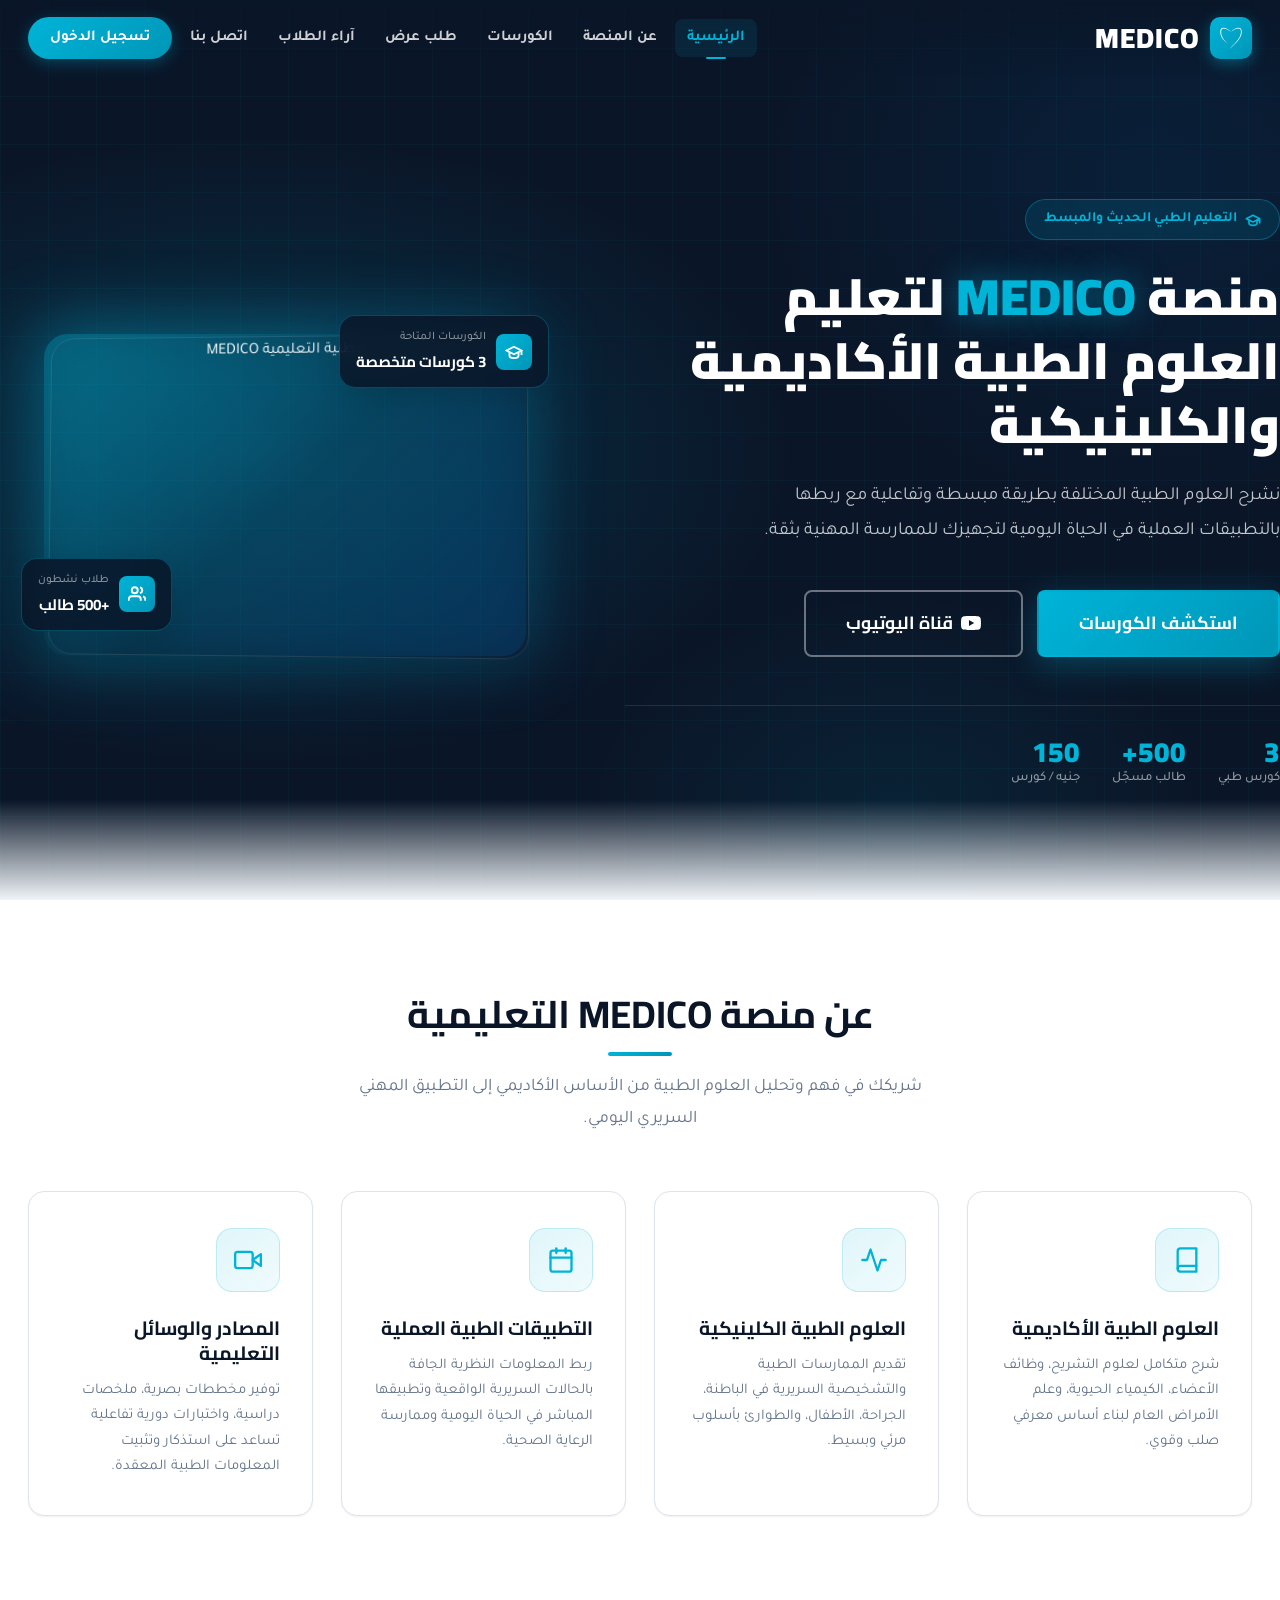
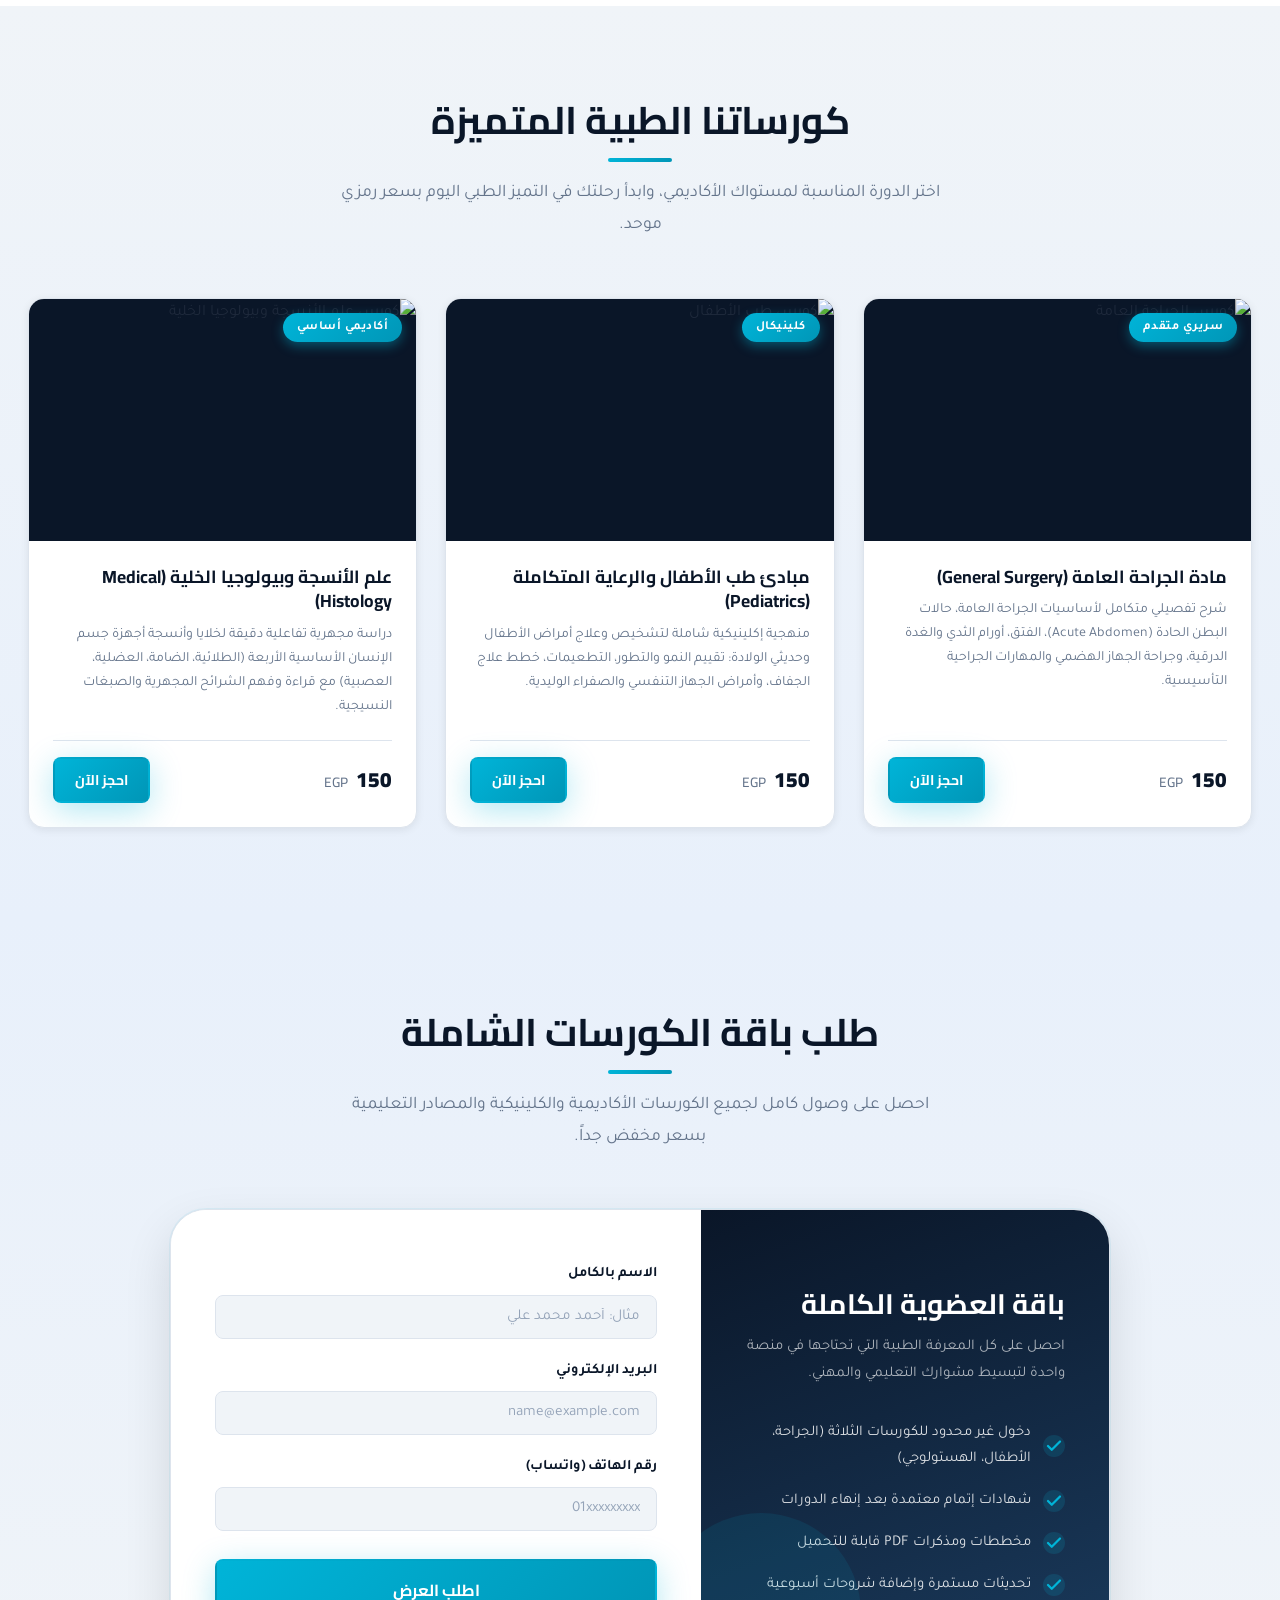
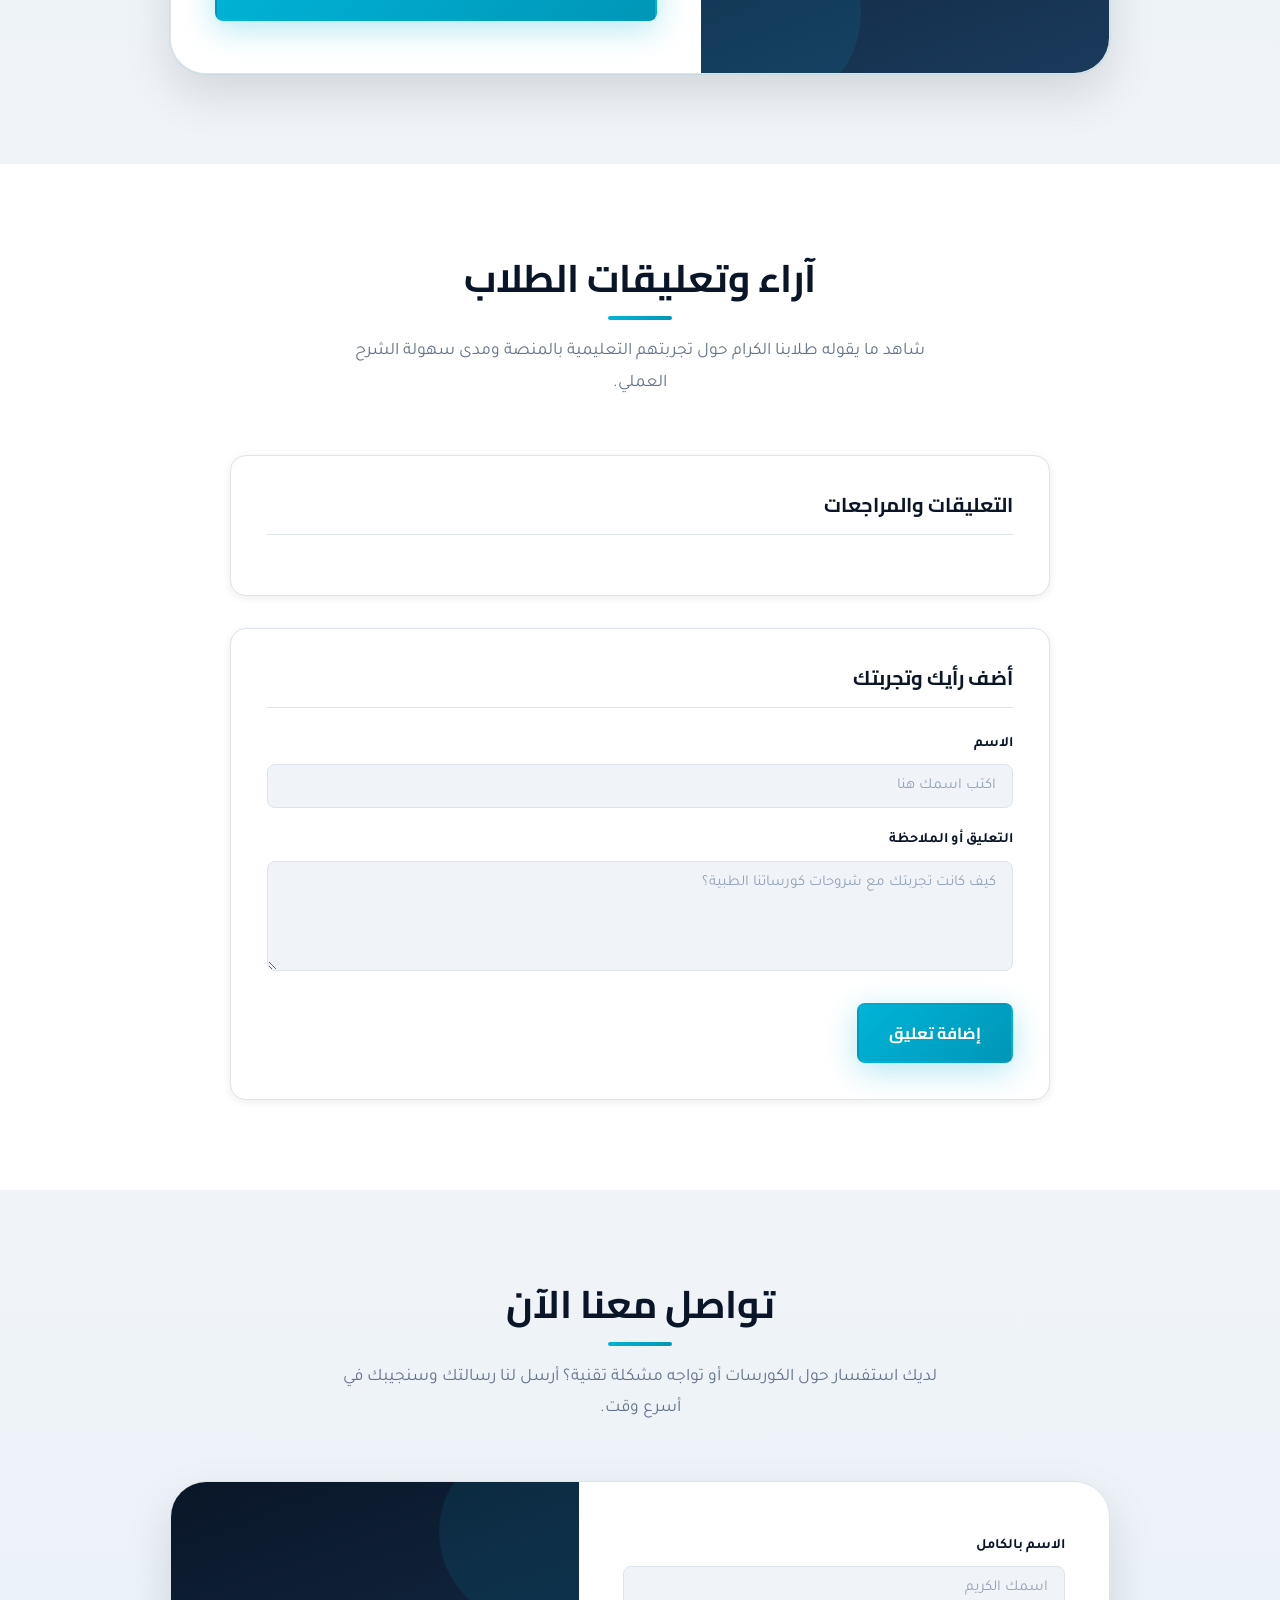
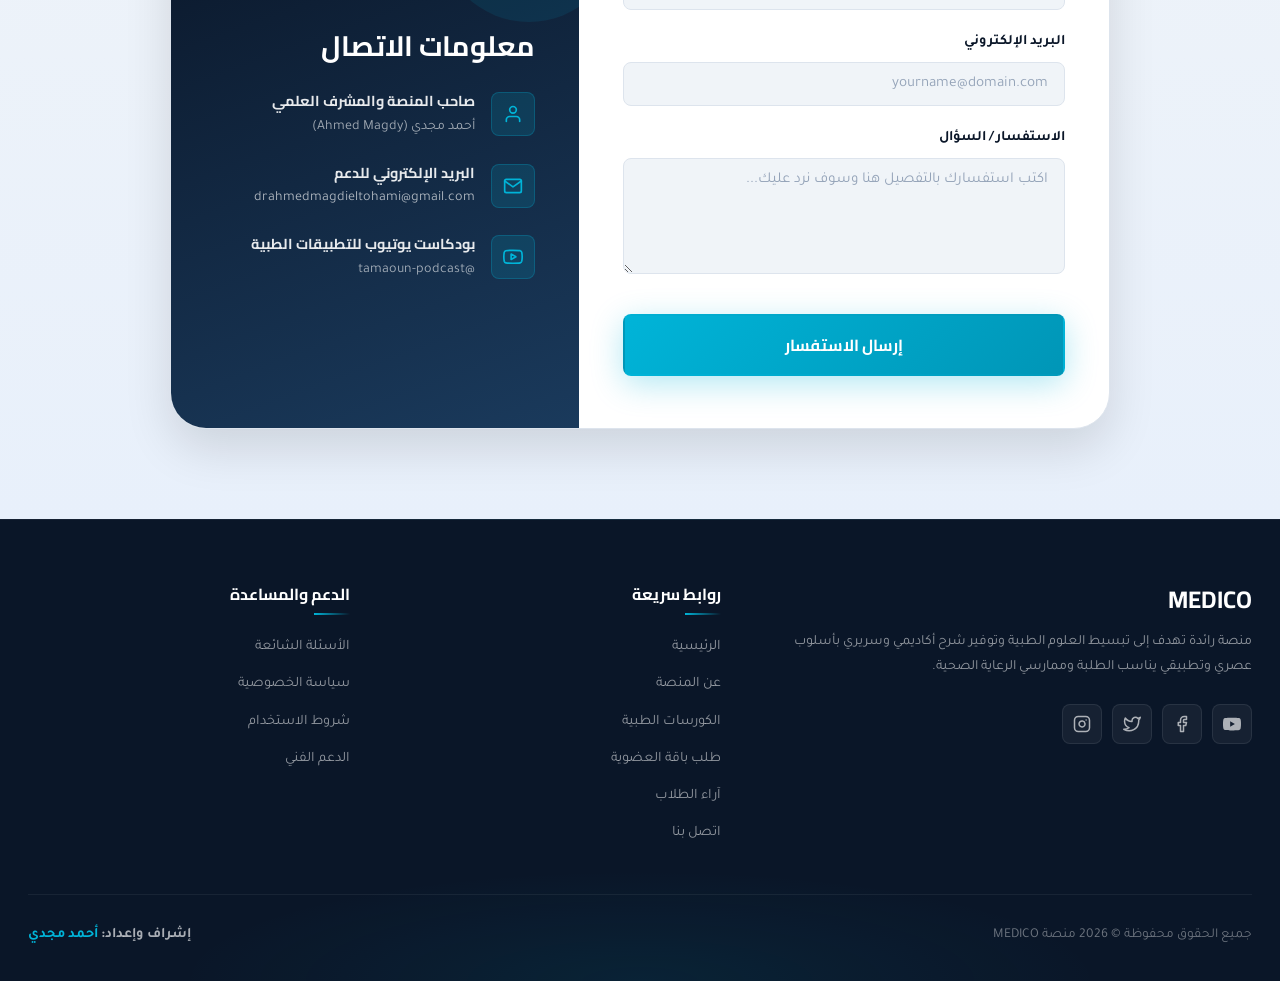
==== commit 907e0732: "Add files via upload" ====
--- a/index.html
+++ b/index.html
@@ -1,4 +1,4 @@
-<!DOCTYPE html>
+﻿<!DOCTYPE html>
 <html lang="ar" dir="rtl">
 
 <head>
@@ -106,7 +106,7 @@
                 <!-- Hero Stats -->
                 <div class="hero-stats">
                     <div class="hero-stat">
-                        <span class="hero-stat-num">9+</span>
+                        <span class="hero-stat-num">3</span>
                         <span class="hero-stat-label">كورس طبي</span>
                     </div>
                     <div class="hero-stat">
@@ -134,7 +134,7 @@
                         </div>
                         <div class="hfb-text">
                             <span class="hfb-label">الكورسات المتاحة</span>
-                            <span class="hfb-value">9 كورسات طبية</span>
+                            <span class="hfb-value">3 كورسات متخصصة</span>
                         </div>
                     </div>
 
@@ -245,127 +245,32 @@
                     بسعر رمزي موحد.</p>
             </div>
 
-            <div class="courses-grid">
-                <!-- Course 1 -->
-                <div class="course-card reveal" data-course-id="anatomy">
-                    <a href="course.html?id=anatomy" class="course-img-wrapper" aria-label="عرض كورس علم التشريح ووظائف الأعضاء">
-                        <img src="assets/images/course_anatomy.png" alt="كورس علم التشريح ووظائف الأعضاء"
-                            class="course-img" width="350" height="260">
-                        <span class="course-badge">أساسي</span>
+                        <div class="courses-grid">
+                <!-- Course 1: الجراحة العامة -->
+                <div class="course-card reveal" data-course-id="general-surgery">
+                    <a href="course.html?id=general-surgery" class="course-img-wrapper" aria-label="عرض كورس الجراحة العامة">
+                        <img src="assets/images/course_general_surgery.svg" alt="كورس الجراحة العامة" class="course-img" width="350" height="260">
+                        <span class="course-badge">سريري متقدم</span>
                     </a>
                     <div class="course-content">
-                        <h3 class="course-title"><a href="course.html?id=anatomy">علم التشريح ووظائف الأعضاء</a></h3>
-                        <p class="course-desc">شرح تفصيلي لتراكيب أعضاء جسم الإنسان ووظائف الأجهزة الحيوية المختلفة
-                            بأحدث الصور والوسائل البصرية المساعدة.</p>
+                        <h3 class="course-title"><a href="course.html?id=general-surgery">مادة الجراحة العامة (General Surgery)</a></h3>
+                        <p class="course-desc">شرح تفصيلي متكامل لأساسيات الجراحة العامة، حالات البطن الحادة (Acute Abdomen)، الفتق، أورام الثدي والغدة الدرقية، وجراحة الجهاز الهضمي والمهارات الجراحية التأسيسية.</p>
                         <div class="course-footer">
                             <span class="course-price">150 <span>EGP</span></span>
-                            <a href="course.html?id=anatomy" class="btn btn-primary btn-book" data-course-id="anatomy">احجز الآن</a>
-                        </div>
-                    </div>
-                </div>
-
-                <!-- Course 2 -->
-                <div class="course-card reveal" data-course-id="pharmacology">
-                    <a href="course.html?id=pharmacology" class="course-img-wrapper" aria-label="عرض كورس علم الأدوية والعلاجات">
-                        <img src="assets/images/course_pharmacology.png" alt="كورس علم الأدوية والعلاجات"
-                            class="course-img" width="350" height="260">
+                            <a href="course.html?id=general-surgery" class="btn btn-primary btn-book" data-course-id="general-surgery">احجز الآن</a>
+                        </div>
+                    </div>
+                </div>
+
+                <!-- Course 2: طب الأطفال -->
+                <div class="course-card reveal" data-course-id="pediatrics">
+                    <a href="course.html?id=pediatrics" class="course-img-wrapper" aria-label="عرض كورس طب الأطفال">
+                        <img src="assets/images/course_pediatrics.svg" alt="كورس طب الأطفال" class="course-img" width="350" height="260">
                         <span class="course-badge">كلينيكال</span>
                     </a>
                     <div class="course-content">
-                        <h3 class="course-title"><a href="course.html?id=pharmacology">علم الأدوية والعلاجات (Pharmacology)</a></h3>
-                        <p class="course-desc">دراسة آليات عمل المجموعات الدوائية والتأثيرات العلاجية والجانبية مع
-                            التركيز على الاستخدام الإكلينيكي في الوصفات الطبية.</p>
-                        <div class="course-footer">
-                            <span class="course-price">150 <span>EGP</span></span>
-                            <a href="course.html?id=pharmacology" class="btn btn-primary btn-book" data-course-id="pharmacology">احجز الآن</a>
-                        </div>
-                    </div>
-                </div>
-
-                <!-- Course 3 -->
-                <div class="course-card reveal" data-course-id="internal-medicine">
-                    <a href="course.html?id=internal-medicine" class="course-img-wrapper" aria-label="عرض كورس أساسيات الطب الباطني">
-                        <img src="assets/images/course_internal_medicine.png" alt="كورس أساسيات الطب الباطني"
-                            class="course-img" width="350" height="260">
-                        <span class="course-badge">متقدم</span>
-                    </a>
-                    <div class="course-content">
-                        <h3 class="course-title"><a href="course.html?id=internal-medicine">أساسيات الطب الباطني</a></h3>
-                        <p class="course-desc">مدخل شامل لتشخيص وفحص الأمراض الباطنية الشائعة مثل السكري، ارتفاع الضغط،
-                            واختلال الغدد الصماء وكيفية علاجها.</p>
-                        <div class="course-footer">
-                            <span class="course-price">150 <span>EGP</span></span>
-                            <a href="course.html?id=internal-medicine" class="btn btn-primary btn-book" data-course-id="internal-medicine">احجز الآن</a>
-                        </div>
-                    </div>
-                </div>
-
-                <!-- Course 4 -->
-                <div class="course-card reveal" data-course-id="emergency">
-                    <a href="course.html?id=emergency" class="course-img-wrapper" aria-label="عرض كورس طب الطوارئ والإسعافات الأولية">
-                        <img src="assets/images/course_emergency.png" alt="كورس طب الطوارئ والإسعافات الأولية"
-                            class="course-img" width="350" height="260">
-                        <span class="course-badge">عملي</span>
-                    </a>
-                    <div class="course-content">
-                        <h3 class="course-title"><a href="course.html?id=emergency">طب الطوارئ والإسعافات الأولية</a></h3>
-                        <p class="course-desc">دليل تدريبي تطبيقي للتعامل مع الحالات الحرجة والحوادث، الإنعاش القلبي
-                            الرئوي، ووقف النزيف بالطرق العلمية السليمة.</p>
-                        <div class="course-footer">
-                            <span class="course-price">150 <span>EGP</span></span>
-                            <a href="course.html?id=emergency" class="btn btn-primary btn-book" data-course-id="emergency">احجز الآن</a>
-                        </div>
-                    </div>
-                </div>
-
-                <!-- Course 5 -->
-                <div class="course-card reveal" data-course-id="biochemistry">
-                    <a href="course.html?id=biochemistry" class="course-img-wrapper" aria-label="عرض كورس الكيمياء الحيوية الطبية">
-                        <img src="assets/images/course_biochemistry.png" alt="كورس الكيمياء الحيوية الطبية"
-                            class="course-img" width="350" height="260">
-                        <span class="course-badge">أكاديمي</span>
-                    </a>
-                    <div class="course-content">
-                        <h3 class="course-title"><a href="course.html?id=biochemistry">الكيمياء الحيوية الطبية</a></h3>
-                        <p class="course-desc">شرح تفاعلي للأيض ومسارات السكريات، البروتينات، والدهون في الجسم مع ربطها
-                            بالأمراض الوراثية وتفسير التحاليل المعملية.</p>
-                        <div class="course-footer">
-                            <span class="course-price">150 <span>EGP</span></span>
-                            <a href="course.html?id=biochemistry" class="btn btn-primary btn-book" data-course-id="biochemistry">احجز الآن</a>
-                        </div>
-                    </div>
-                </div>
-
-                <!-- Course 6 -->
-                <div class="course-card reveal" data-course-id="pathology">
-                    <a href="course.html?id=pathology" class="course-img-wrapper" aria-label="عرض كورس علم الأمراض العام">
-                        <img src="assets/images/course_pathology.png" alt="كورس علم الأمراض العام" class="course-img"
-                            width="350" height="260">
-                        <span class="course-badge">أساسي</span>
-                    </a>
-                    <div class="course-content">
-                        <h3 class="course-title"><a href="course.html?id=pathology">علم الأمراض العام (Pathology)</a></h3>
-                        <p class="course-desc">فهم الأسباب والآليات المرضية وراء التغيرات النسيجية والخلوية والالتهابات
-                            والأورام الخبيثة وكيف تطرأ على جسم المريض.</p>
-                        <div class="course-footer">
-                            <span class="course-price">150 <span>EGP</span></span>
-                            <a href="course.html?id=pathology" class="btn btn-primary btn-book" data-course-id="pathology">احجز الآن</a>
-                        </div>
-                    </div>
-                </div>
-
-                <!-- Course 7 -->
-                <div class="course-card reveal" data-course-id="pediatrics">
-                    <a href="course.html?id=pediatrics" class="course-img-wrapper" aria-label="عرض كورس مبادئ طب الأطفال الرعاية المتكاملة">
-                        <img src="assets/images/course_pediatrics.svg" alt="كورس مبادئ طب الأطفال" class="course-img"
-                            onerror="this.onerror=null;this.src='assets/images/course_general.png'" width="350"
-                            height="260">
-                        <span class="course-badge">كلينيكال</span>
-                    </a>
-                    <div class="course-content">
-                        <h3 class="course-title"><a href="course.html?id=pediatrics">مبادئ طب الأطفال الرعاية المتكاملة</a></h3>
-                        <p class="course-desc">النمو والتطور لدى الرضع والأطفال، التطعيمات الأساسية، علاج النزلات
-                            المعوية والأمراض التنفسية الشائعة.</p>
+                        <h3 class="course-title"><a href="course.html?id=pediatrics">مبادئ طب الأطفال والرعاية المتكاملة (Pediatrics)</a></h3>
+                        <p class="course-desc">منهجية إكلينيكية شاملة لتشخيص وعلاج أمراض الأطفال وحديثي الولادة: تقييم النمو والتطور، التطعيمات، خطط علاج الجفاف، وأمراض الجهاز التنفسي والصفراء الوليدية.</p>
                         <div class="course-footer">
                             <span class="course-price">150 <span>EGP</span></span>
                             <a href="course.html?id=pediatrics" class="btn btn-primary btn-book" data-course-id="pediatrics">احجز الآن</a>
@@ -373,40 +278,18 @@
                     </div>
                 </div>
 
-                <!-- Course 8 -->
-                <div class="course-card reveal" data-course-id="surgery-skills">
-                    <a href="course.html?id=surgery-skills" class="course-img-wrapper" aria-label="عرض كورس الجراحة والمهارات الكلينيكية">
-                        <img src="assets/images/course_surgery_skills.svg" alt="كورس الجراحة والمهارات الكلينيكية"
-                            onerror="this.onerror=null;this.src='assets/images/course_general.png'" class="course-img"
-                            width="350" height="260">
-                        <span class="course-badge">متقدم</span>
+                <!-- Course 3: الهستولوجي -->
+                <div class="course-card reveal" data-course-id="histology">
+                    <a href="course.html?id=histology" class="course-img-wrapper" aria-label="عرض كورس علم الأنسجة وبيولوجيا الخلية">
+                        <img src="assets/images/course_histology.svg" alt="كورس علم الأنسجة وبيولوجيا الخلية" class="course-img" width="350" height="260">
+                        <span class="course-badge">أكاديمي أساسي</span>
                     </a>
                     <div class="course-content">
-                        <h3 class="course-title"><a href="course.html?id=surgery-skills">الجراحة والمهارات الكلينيكية</a></h3>
-                        <p class="course-desc">شرح المهارات الجراحية الأساسية، خياطة الجروح، معايير التعقيم بغرف
-                            العمليات، وقراءة الفحوصات والآشعة السريرية.</p>
+                        <h3 class="course-title"><a href="course.html?id=histology">علم الأنسجة وبيولوجيا الخلية (Medical Histology)</a></h3>
+                        <p class="course-desc">دراسة مجهرية تفاعلية دقيقة لخلايا وأنسجة أجهزة جسم الإنسان الأساسية الأربعة (الطلائية، الضامة، العضلية، العصبية) مع قراءة وفهم الشرائح المجهرية والصبغات النسيجية.</p>
                         <div class="course-footer">
                             <span class="course-price">150 <span>EGP</span></span>
-                            <a href="course.html?id=surgery-skills" class="btn btn-primary btn-book" data-course-id="surgery-skills">احجز الآن</a>
-                        </div>
-                    </div>
-                </div>
-
-                <!-- Course 9 - Surgery -->
-                <div class="course-card reveal" data-course-id="general-surgery">
-                    <a href="course.html?id=general-surgery" class="course-img-wrapper" aria-label="عرض كورس مادة الجراحة العامة">
-                        <img src="assets/images/course_general_surgery.svg" alt="كورس مادة الجراحة"
-                            onerror="this.onerror=null;this.src='assets/images/course_general.png'" class="course-img"
-                            width="350" height="260">
-                        <span class="course-badge">متخصص</span>
-                    </a>
-                    <div class="course-content">
-                        <h3 class="course-title"><a href="course.html?id=general-surgery">مادة الجراحة العامة</a></h3>
-                        <p class="course-desc">تغطية شاملة لمبادئ الجراحة العامة، المهارات الجراحية الأساسية، خياطة
-                            الجروح، ومعايير التعقيم داخل غرف العمليات مع ربطها بالحالات الكلينيكية.</p>
-                        <div class="course-footer">
-                            <span class="course-price">150 <span>EGP</span></span>
-                            <a href="course.html?id=general-surgery" class="btn btn-primary btn-book" data-course-id="general-surgery">احجز الآن</a>
+                            <a href="course.html?id=histology" class="btn btn-primary btn-book" data-course-id="histology">احجز الآن</a>
                         </div>
                     </div>
                 </div>
@@ -727,7 +610,7 @@
                                 stroke-width="3" stroke-linecap="round" stroke-linejoin="round">
                                 <polyline points="20 6 9 17 4 12"></polyline>
                             </svg>
-                            <span>دخول غير محدود لجميع الكورسات الثمانية</span>
+                            <span>دخول غير محدود للكورسات الثلاثة (الجراحة، الأطفال، الهستولوجي)</span>
                         </div>
                         <div class="pricing-benefit-item">
                             <svg width="20" height="20" viewBox="0 0 24 24" fill="none" stroke="currentColor"
--- a/style.css
+++ b/style.css
@@ -1659,20 +1659,13 @@
    REVEAL ANIMATIONS (IntersectionObserver)
    ========================================= */
 .reveal {
-    opacity: 0;
-    transform: translateY(28px);
+    opacity: 1 !important;
+    transform: translateY(0) !important;
     transition: opacity 0.6s ease, transform 0.6s ease;
 }
 .reveal.revealed {
-    opacity: 1;
-    transform: translateY(0);
-}
-
-/* Fallback: if JS fails or is slow, show content after 1s */
-@media (prefers-reduced-motion: no-preference) {
-    .reveal {
-        animation: revealFallback 0.001s 1.5s forwards;
-    }
+    opacity: 1 !important;
+    transform: translateY(0) !important;
 }
 @keyframes revealFallback {
     to { opacity: 1; transform: translateY(0); }
